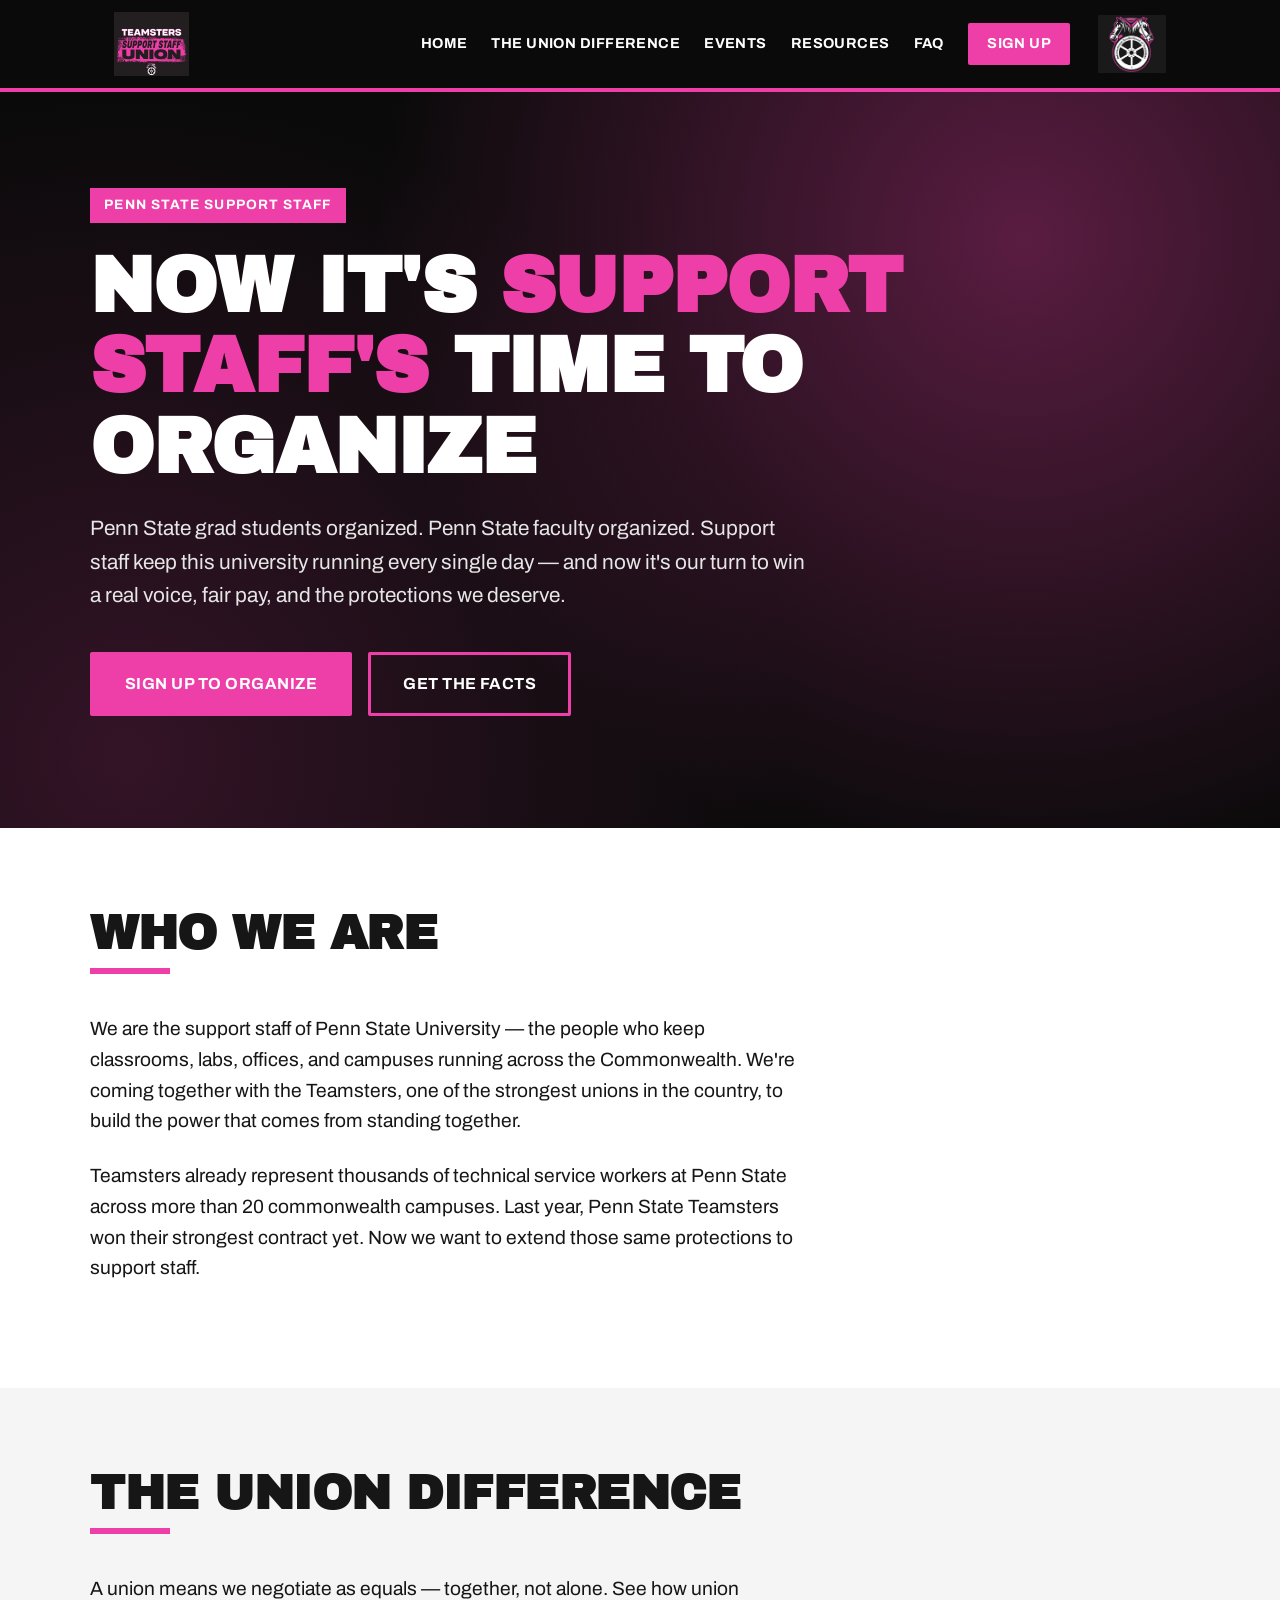
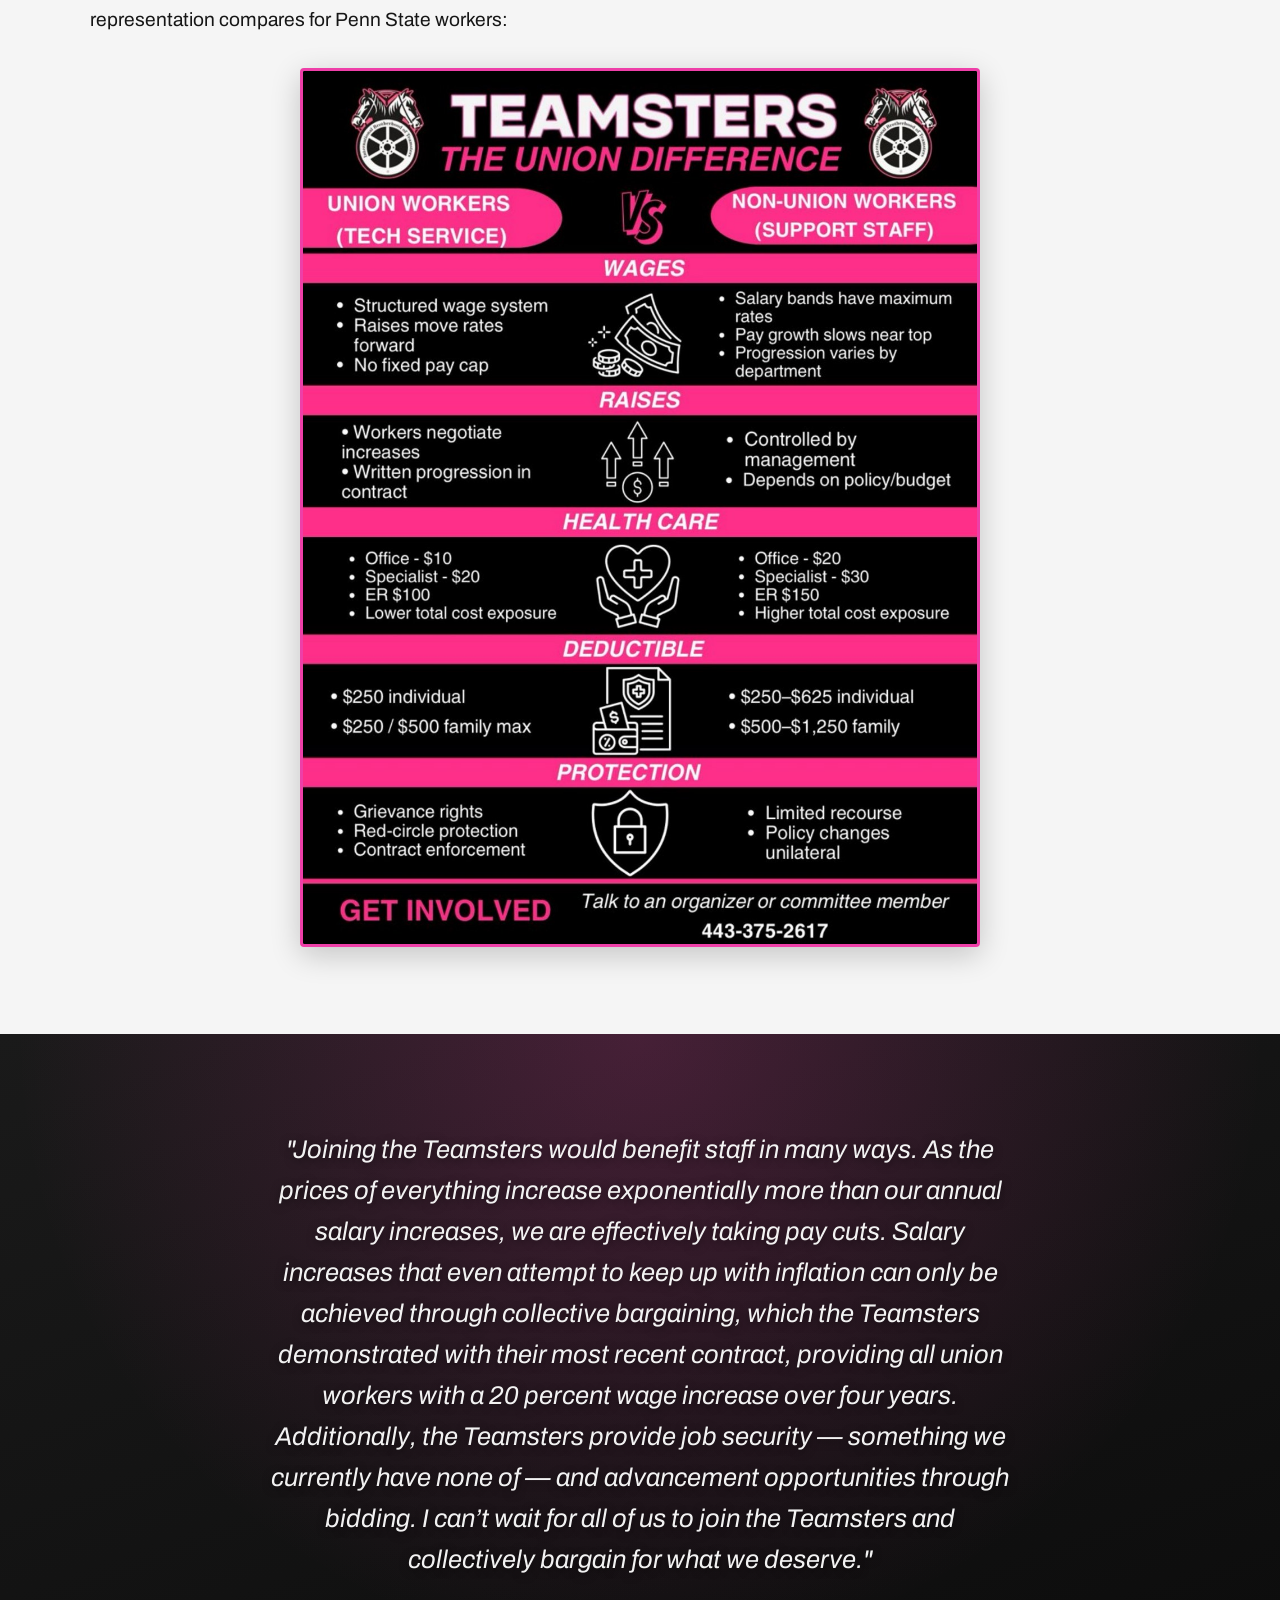
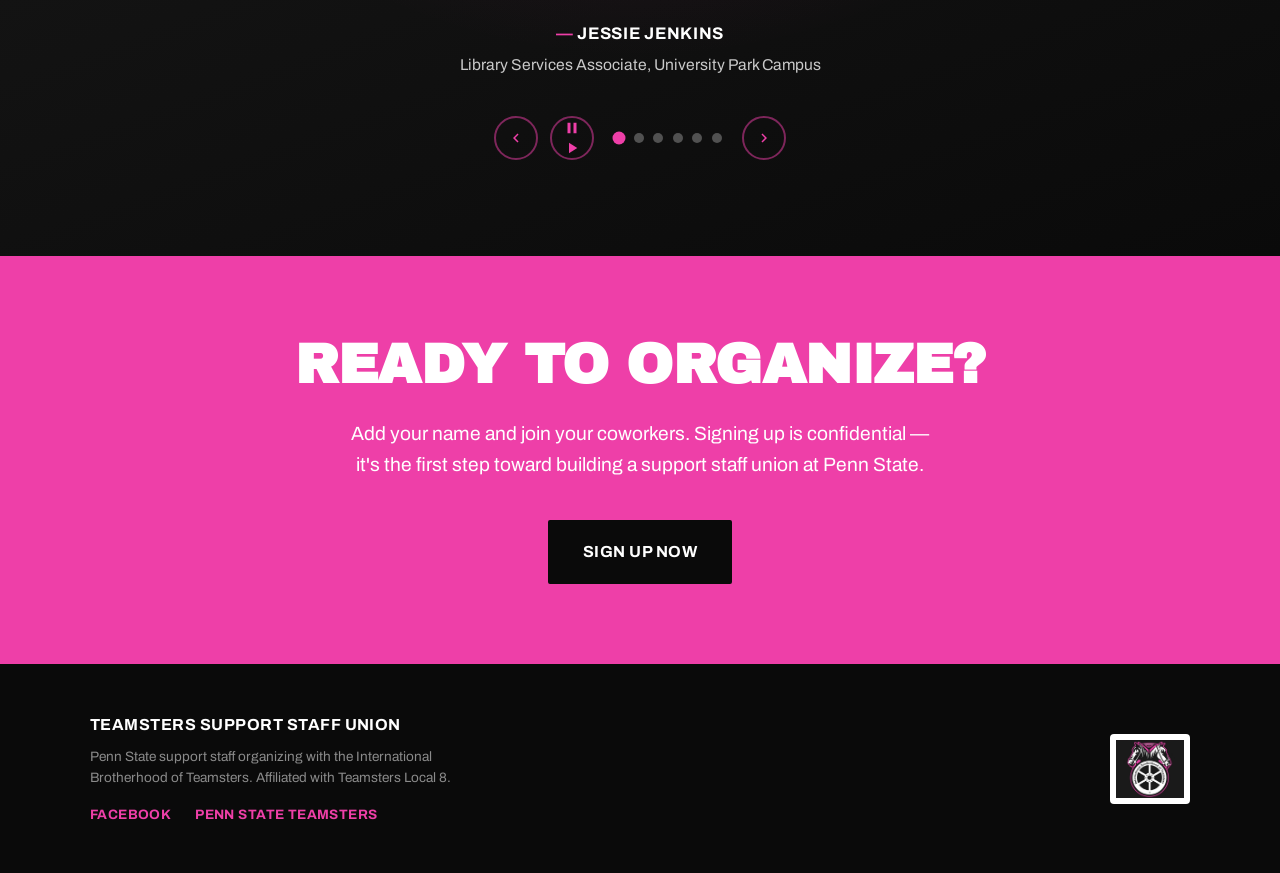
==== site/index.html @ db6623a5 "Update Quote Carousel; Added my own quote" ====
<!DOCTYPE html>
<html lang="en">
<head>
  <meta charset="UTF-8">
  <meta name="viewport" content="width=device-width, initial-scale=1.0">
  <title>Teamsters Support Staff Union — Penn State</title>
  <meta name="description" content="Penn State support staff are organizing with the Teamsters. Grad students and faculty organized. Now it's our time.">
  <link rel="stylesheet" href="style.css">
</head>
<body>

  <!-- Header -->
  <header class="site-header">
    <div class="header-inner">
      <a class="brand" href="index.html">
        <img src="images/tssu-logo.png" alt="Teamsters Support Staff Union">
      </a>
      <div class="header-right">
        <nav class="main-nav">
          <a href="index.html">Home</a>
          <a href="#why">The Union Difference</a>
          <a href="events.html">Events</a>
          <a href="resources.html">Resources</a>
          <a href="faq.html">FAQ</a>
          <a class="nav-cta" href="signup.html">Sign Up</a>
        </nav>
        <img class="ibt-seal" src="images/ibt-seal.png" alt="International Brotherhood of Teamsters">
      </div>
    </div>
  </header>

  <!-- Hero -->
  <section class="hero">
    <div class="hero-inner">
      <span class="eyebrow">Penn State Support Staff</span>
      <h1>Now It's <span class="pink">Support Staff's</span> Time to Organize</h1>
      <p>Penn State grad students organized. Penn State faculty organized. Support staff keep this university running every single day — and now it's our turn to win a real voice, fair pay, and the protections we deserve.</p>
      <div class="hero-actions">
        <a class="btn btn-primary" href="signup.html">Sign Up to Organize</a>
        <a class="btn btn-outline" href="faq.html">Get the Facts</a>
      </div>
    </div>
  </section>

  <!-- Who we are -->
  <section class="section" id="about">
    <div class="section-inner">
      <h2>Who We Are</h2>
      <p class="lead">We are the support staff of Penn State University — the people who keep classrooms, labs, offices, and campuses running across the Commonwealth. We're coming together with the Teamsters, one of the strongest unions in the country, to build the power that comes from standing together.</p>
      <p class="lead">Teamsters already represent thousands of technical service workers at Penn State across more than 20 commonwealth campuses. Last year, Penn State Teamsters won their strongest contract yet. Now we want to extend those same protections to support staff.</p>
    </div>
  </section>

  <!-- Why a union / the difference -->
  <section class="section alt" id="why">
    <div class="section-inner">
      <h2>The Union Difference</h2>
      <p class="lead">A union means we negotiate as equals &mdash; together, not alone. See how union representation compares for Penn State workers:</p>
      <div class="union-diff-graphic">
        <a href="images/union-difference.jpg" target="_blank" rel="noopener" title="Click to view full size">
          <img src="images/union-difference.jpg" alt="The Union Difference: a comparison of union (tech service) versus non-union (support staff) workers across wages, raises, health care, deductibles, and protection. Union workers have structured wage systems, negotiated raises, lower health-care costs, lower deductibles, and grievance rights. To get involved, talk to an organizer or committee member at 443-375-2617.">
        </a>
      </div>
    </div>
  </section>

  <!-- Member testimonials (rotating carousel) -->
  <section class="testimonial-section" aria-roledescription="carousel" aria-label="Quotes from coworkers">
    <div class="testimonial-carousel">
      <div class="tc-viewport" id="tc-viewport" aria-live="off">

        <!-- 1 — Jessie -->
        <figure class="testimonial tc-slide is-active">
          <blockquote>
            <p>"Joining the Teamsters would benefit staff in many ways. As the prices of everything increase exponentially more than our annual salary increases, we are effectively taking pay cuts. Salary increases that even attempt to keep up with inflation can only be achieved through collective bargaining, which the Teamsters demonstrated with their most recent contract, providing all union workers with a 20 percent wage increase over four years. Additionally, the Teamsters provide job security &mdash; something we currently have none of &mdash; and advancement opportunities through bidding. I can&rsquo;t wait for all of us to join the Teamsters and collectively bargain for what we deserve."</p>
          </blockquote>
          <figcaption class="attribution"><span class="pink-dash">&mdash;</span> Jessie Jenkins<span class="role">Library Services Associate, University Park Campus</span></figcaption>
        </figure>

        <!-- 2 — Lauren -->
        <figure class="testimonial tc-slide">
          <blockquote>
            <p>"During the Comp Mod and pandemic, my department merged with several others, leaving my coworkers and I with more and more duties. As HR finally made their Comp Mod decisions with vague job profiles and the loss of JRWs, we have been left overworked and underpaid. Appeals got nowhere.</p>
            <p>The mere chance at yearly salary increases depends on goals that we are told should have nothing to do with our regular duties, forcing us to do stressful additional projects that take away from our actual job, all just to try to keep up with inflation.</p>
            <p>As things are, I&rsquo;ve had little hope of ever owning a home or being able to support a family.</p>
            <p>Publicly available union contracts show similar jobs are paid better, even in areas with a lower cost of living. The Tech Service employees here at Penn State are doing well, with the contract that the Teamsters helped with.</p>
            <p>We need to be united to demand better treatment &mdash; to be able to collectively bargain for actual job security, fair pay based on defined duties, and dependable salary increases."</p>
          </blockquote>
          <figcaption class="attribution"><span class="pink-dash">&mdash;</span> Lauren Seiders<span class="role">Library Services Associate, University Park Campus</span></figcaption>
        </figure>

        <!-- 3 — Heather -->
        <figure class="testimonial tc-slide">
          <blockquote>
            <p>"I support the staff organizing movement to promote fair compensation."</p>
          </blockquote>
          <figcaption class="attribution"><span class="pink-dash">&mdash;</span> Heather Taylor<span class="role">Academic Program Coordinator, University Park Campus</span></figcaption>
        </figure>

        <!-- 4 — Zachary -->
        <figure class="testimonial tc-slide">
          <blockquote>
            <p>"The union is our only avenue of opportunity. Without it, our benefits and quality of life will continue to decline while they pat us on the back and tell us how valuable and critical we are to the mission. If we continue to wait for the &ldquo;right&rdquo; union to come along, we&rsquo;ll never see it. So come join the band and lend a hand. There&rsquo;s a power, there&rsquo;s a power in a band of working folk, when we stand hand-in-hand."</p>
          </blockquote>
          <figcaption class="attribution"><span class="pink-dash">&mdash;</span> Zachary McClure<span class="role">Penn State IT Support Specialist</span></figcaption>
        </figure>

        <!-- 5 — Jessie Sorensen -->
        <figure class="testimonial tc-slide">
          <blockquote>
            <p>"As someone who has worked at Penn State for almost 10 years, I&rsquo;ve seen many managers and leaders genuinely want to do right by their staff. The problem is that good intentions don&rsquo;t always lead to lasting change. Priorities shift, budgets change, leadership transitions, and the things that matter to employees end up taking a back seat.</p>
            <p>To me, that&rsquo;s one of the biggest reasons a union matters. Instead of relying on promises, we can put these protections in writing. That means clearer expectations around our job duties, so we&rsquo;re not constantly being asked to take on more work without compensation. It means job titles that actually reflect the work we do and a process for reviewing them when our responsibilities change. It means having a voice in conversations about pay, healthcare costs, and other workplace issues that affect our daily lives.</p>
            <p>At the end of the day, a union isn&rsquo;t about distrusting managers and leadership. It&rsquo;s about making sure the things we care about &mdash; fair compensation, reasonable workloads, good benefits, and respect in the workplace &mdash; are protected by a contract, not left up to chance."</p>
          </blockquote>
          <figcaption class="attribution"><span class="pink-dash">&mdash;</span> Jessie Sorensen<span class="role">Senior IT Support Specialist, University Park</span></figcaption>
        </figure>

        <!-- 6 — Justin Bloom -->
        <figure class="testimonial tc-slide">
          <blockquote>
            <p>"Support staff keep this university running, but at Penn State the reward for doing your job well is usually just more of it. Pay rarely matches the work we actually do, raises don&rsquo;t follow merit, and too often the people carrying the load are the ones who get overlooked while the system protects the status quo. We hear how &ldquo;essential&rdquo; we are &mdash; but words don&rsquo;t pay the bills, and they don&rsquo;t fix what&rsquo;s broken. A union is how we put fairness in writing: transparent pay, clear standards, and real accountability, so the work you do is what decides what you earn. That&rsquo;s worth standing together for."</p>
          </blockquote>
          <figcaption class="attribution"><span class="pink-dash">&mdash;</span> Justin Bloom<span class="role">Senior IT Support Specialist, University Park</span></figcaption>
        </figure>

      </div>

      <div class="tc-controls" id="tc-controls" hidden>
        <button class="tc-btn" id="tc-prev" type="button" aria-label="Previous quote">
          <svg viewBox="0 0 24 24" aria-hidden="true"><path d="M15.4 7.4 14 6l-6 6 6 6 1.4-1.4-4.6-4.6z"/></svg>
        </button>
        <button class="tc-btn" id="tc-toggle" type="button" aria-label="Pause automatic rotation">
          <svg id="tc-icon-pause" viewBox="0 0 24 24" aria-hidden="true"><path d="M6 5h4v14H6zM14 5h4v14h-4z"/></svg>
          <svg id="tc-icon-play" viewBox="0 0 24 24" aria-hidden="true" hidden><path d="M8 5v14l11-7z"/></svg>
        </button>
        <div class="tc-dots" id="tc-dots" role="tablist" aria-label="Choose a quote"></div>
        <button class="tc-btn" id="tc-next" type="button" aria-label="Next quote">
          <svg viewBox="0 0 24 24" aria-hidden="true"><path d="M8.6 16.6 10 18l6-6-6-6-1.4 1.4 4.6 4.6z"/></svg>
        </button>
      </div>
    </div>
  </section>

  <!-- Sign up CTA -->
  <section class="cta-band" id="signup">
    <h2>Ready to Organize?</h2>
    <p>Add your name and join your coworkers. Signing up is confidential — it's the first step toward building a support staff union at Penn State.</p>
    <a class="btn btn-primary" href="signup.html" id="signup-link">Sign Up Now</a>
  </section>

  <!-- Footer -->
  <footer class="site-footer">
    <div class="footer-inner">
      <div>
        <p style="color:#fff; font-weight:700; text-transform:uppercase; letter-spacing:0.03em; margin-bottom:0.5rem;">Teamsters Support Staff Union</p>
        <p class="footer-note">Penn State support staff organizing with the International Brotherhood of Teamsters. Affiliated with Teamsters Local 8.</p>
        <div class="footer-links">
          <a href="https://facebook.com/PSUTSSU" target="_blank" rel="noopener">Facebook</a>
          <a href="https://pennstateteamsters.com" target="_blank" rel="noopener">Penn State Teamsters</a>
        </div>
      </div>
      <img class="footer-seal" src="images/ibt-seal.png" alt="International Brotherhood of Teamsters">
    </div>
  </footer>

  <!-- Testimonial carousel -->
  <script>
  (function () {
    var root = document.querySelector('.testimonial-section');
    if (!root) return;
    var viewport = root.querySelector('#tc-viewport');
    var carousel = root.querySelector('.testimonial-carousel');
    var slides = Array.prototype.slice.call(root.querySelectorAll('.tc-slide'));
    var controls = root.querySelector('#tc-controls');
    var index = 0;

    // size the panel to the active quote
    function fit() { viewport.style.height = slides[index].offsetHeight + 'px'; }

    // per-quote dwell time: long quotes linger, short ones don't overstay
    function dwellFor(slide) {
      var words = (slide.textContent.trim().match(/\S+/g) || []).length;
      return Math.min(18000, Math.max(7000, 4000 + words * 220));
    }

    // upgrade from the no-JS stacked fallback into the fading carousel
    carousel.classList.add('tc-ready');
    fit();
    window.addEventListener('resize', fit);
    if (document.fonts && document.fonts.ready) document.fonts.ready.then(fit);

    if (slides.length < 2) return;            // single quote => static, no controls
    controls.hidden = false;

    var dotsWrap = root.querySelector('#tc-dots');
    var prev = root.querySelector('#tc-prev');
    var next = root.querySelector('#tc-next');
    var toggle = root.querySelector('#tc-toggle');
    var iconPlay = root.querySelector('#tc-icon-play');
    var iconPause = root.querySelector('#tc-icon-pause');

    var timer = null;
    var reduceMotion = window.matchMedia('(prefers-reduced-motion: reduce)').matches;
    var playing = !reduceMotion;

    slides.forEach(function (_, i) {
      var dot = document.createElement('button');
      dot.className = 'tc-dot';
      dot.type = 'button';
      dot.setAttribute('role', 'tab');
      dot.setAttribute('aria-label', 'Quote ' + (i + 1) + ' of ' + slides.length);
      dot.addEventListener('click', function () { goTo(i); restart(); });
      dotsWrap.appendChild(dot);
    });
    var dots = Array.prototype.slice.call(dotsWrap.children);

    function render() {
      slides.forEach(function (s, i) { s.classList.toggle('is-active', i === index); });
      dots.forEach(function (d, i) { d.setAttribute('aria-current', String(i === index)); });
      fit();
    }
    function goTo(i) { index = (i + slides.length) % slides.length; render(); }

    function schedule() {
      clearTimeout(timer);
      if (!playing) return;
      timer = setTimeout(function () { goTo(index + 1); schedule(); }, dwellFor(slides[index]));
    }
    function start() {
      playing = true;
      viewport.setAttribute('aria-live', 'off');   // don't narrate auto-rotation
      schedule();
      iconPlay.hidden = true; iconPause.hidden = false;
      toggle.setAttribute('aria-label', 'Pause automatic rotation');
    }
    function stop() {
      playing = false;
      clearTimeout(timer); timer = null;
      viewport.setAttribute('aria-live', 'polite'); // announce manual changes
      iconPlay.hidden = false; iconPause.hidden = true;
      toggle.setAttribute('aria-label', 'Start automatic rotation');
    }
    function restart() { if (playing) schedule(); }

    prev.addEventListener('click', function () { goTo(index - 1); restart(); });
    next.addEventListener('click', function () { goTo(index + 1); restart(); });
    toggle.addEventListener('click', function () { playing ? stop() : start(); });
    root.addEventListener('mouseenter', function () { clearTimeout(timer); timer = null; });
    root.addEventListener('mouseleave', function () { if (playing) schedule(); });
    root.addEventListener('focusin', function () { clearTimeout(timer); timer = null; });
    root.addEventListener('focusout', function () { if (playing) schedule(); });

    render();
    playing ? start() : stop();
  })();
  </script>

</body>
</html>
---- site/style.css ----
/* ===========================================================
   Teamsters Support Staff Union — shared styles
   Brand: black (#0a0a0a), hot pink (#EE3FA8), white
   =========================================================== */

@import url('https://fonts.googleapis.com/css2?family=Archivo:wght@400;600;700&family=Archivo+Black&display=swap');

:root {
  --pink: #EE3FA8;
  --pink-dark: #c92b8a;
  --black: #0a0a0a;
  --ink: #161616;
  --white: #ffffff;
  --gray: #6b6b6b;
  --light: #f5f5f5;
  --max: 1100px;
}

* { margin: 0; padding: 0; box-sizing: border-box; }

html { scroll-behavior: smooth; }

body {
  font-family: 'Archivo', sans-serif;
  color: var(--ink);
  background: var(--white);
  line-height: 1.6;
  -webkit-font-smoothing: antialiased;
}

h1, h2, h3 {
  font-family: 'Archivo Black', 'Archivo', sans-serif;
  line-height: 1.05;
  letter-spacing: -0.01em;
  text-transform: uppercase;
}

a { color: var(--pink-dark); }

/* ---------- Header ---------- */
.site-header {
  background: var(--black);
  border-bottom: 4px solid var(--pink);
  position: sticky;
  top: 0;
  z-index: 100;
}
.header-inner {
  max-width: var(--max);
  margin: 0 auto;
  padding: 0.75rem 1.5rem;
  display: flex;
  align-items: center;
  justify-content: space-between;
  gap: 1rem;
}
.brand img { height: 64px; width: auto; display: block; }
.header-right { display: flex; align-items: center; gap: 1.75rem; }
.main-nav { display: flex; gap: 1.5rem; align-items: center; }
.main-nav a {
  color: var(--white);
  text-decoration: none;
  font-weight: 700;
  text-transform: uppercase;
  font-size: 0.9rem;
  letter-spacing: 0.03em;
  transition: color 0.15s;
}
.main-nav a:hover { color: var(--pink); }
.nav-cta {
  background: var(--pink);
  color: var(--white) !important;
  padding: 0.6rem 1.2rem;
  border-radius: 2px;
  transition: background 0.15s;
}
.nav-cta:hover { background: var(--white); color: var(--black) !important; }
.ibt-seal { height: 58px; width: auto; display: block; }

/* ---------- Hero ---------- */
.hero {
  position: relative;
  background: var(--black);
  color: var(--white);
  overflow: hidden;
  padding: 6rem 1.5rem 7rem;
}
.hero::before {
  content: "";
  position: absolute;
  inset: 0;
  background:
    radial-gradient(circle at 80% 20%, rgba(238,63,168,0.35), transparent 55%),
    radial-gradient(circle at 10% 90%, rgba(238,63,168,0.18), transparent 50%);
  z-index: 0;
}
.hero-inner {
  max-width: var(--max);
  margin: 0 auto;
  position: relative;
  z-index: 1;
}
.hero .eyebrow {
  display: inline-block;
  background: var(--pink);
  color: var(--white);
  font-weight: 700;
  text-transform: uppercase;
  letter-spacing: 0.08em;
  font-size: 0.85rem;
  padding: 0.4rem 0.9rem;
  margin-bottom: 1.5rem;
}
.hero h1 {
  font-size: clamp(2.6rem, 6vw, 5rem);
  max-width: 16ch;
  margin-bottom: 1.5rem;
}
.hero h1 .pink { color: var(--pink); }
.hero p {
  font-size: clamp(1.05rem, 2vw, 1.3rem);
  max-width: 60ch;
  margin-bottom: 1.25rem;
  color: #e6e6e6;
}
.hero-actions { margin-top: 2.5rem; display: flex; gap: 1rem; flex-wrap: wrap; }

/* ---------- Buttons ---------- */
.btn {
  display: inline-block;
  font-family: 'Archivo', sans-serif;
  font-weight: 700;
  text-transform: uppercase;
  letter-spacing: 0.03em;
  text-decoration: none;
  padding: 1rem 2rem;
  border-radius: 2px;
  font-size: 1rem;
  transition: transform 0.1s, background 0.15s, color 0.15s;
  border: 3px solid var(--pink);
}
.btn-primary { background: var(--pink); color: var(--white); }
.btn-primary:hover { background: var(--pink-dark); border-color: var(--pink-dark); transform: translateY(-2px); }
.btn-outline { background: transparent; color: var(--white); }
.btn-outline:hover { background: var(--white); color: var(--black); border-color: var(--white); }

/* ---------- Sections ---------- */
.section { padding: 5rem 1.5rem; }
.section-inner { max-width: var(--max); margin: 0 auto; }
.section h2 {
  font-size: clamp(2rem, 4vw, 3rem);
  margin-bottom: 2.5rem;
  position: relative;
  padding-bottom: 1rem;
}
.section h2::after {
  content: "";
  position: absolute;
  left: 0; bottom: 0;
  width: 80px; height: 6px;
  background: var(--pink);
}
.section.alt { background: var(--light); }
.lead { font-size: 1.2rem; max-width: 65ch; margin-bottom: 1.5rem; }

/* ---------- Card grid ---------- */
.cards {
  display: grid;
  grid-template-columns: repeat(auto-fit, minmax(260px, 1fr));
  gap: 1.5rem;
  margin-top: 2rem;
}
.card {
  background: var(--white);
  border: 2px solid #e3e3e3;
  border-top: 6px solid var(--pink);
  padding: 2rem 1.75rem;
  border-radius: 2px;
}
.section.alt .card { background: var(--white); }

/* ---------- Union difference infographic ---------- */
.union-diff-graphic {
  text-align: center;
  margin-top: 2rem;
}
.union-diff-graphic img {
  max-width: 680px;
  width: 100%;
  height: auto;
  border: 3px solid var(--pink);
  border-radius: 4px;
  box-shadow: 0 8px 30px rgba(0,0,0,0.2);
}
.union-diff-graphic a { display: inline-block; }
.card h3 { font-size: 1.25rem; margin-bottom: 0.75rem; }
.card p { color: #444; font-size: 1rem; }

/* ---------- CTA band ---------- */
.cta-band {
  background: var(--pink);
  color: var(--white);
  text-align: center;
  padding: 5rem 1.5rem;
}
.cta-band h2 { font-size: clamp(2rem, 5vw, 3.5rem); margin-bottom: 1.5rem; }
.cta-band h2::after { display: none; }
.cta-band p { font-size: 1.2rem; max-width: 55ch; margin: 0 auto 2.5rem; }
.cta-band .btn-primary { background: var(--black); border-color: var(--black); }
.cta-band .btn-primary:hover { background: var(--white); color: var(--black); border-color: var(--white); }

/* ---------- Footer ---------- */
.site-footer {
  background: var(--black);
  color: #cfcfcf;
  padding: 3rem 1.5rem;
}
.footer-inner {
  max-width: var(--max);
  margin: 0 auto;
  display: flex;
  justify-content: space-between;
  align-items: center;
  gap: 2rem;
  flex-wrap: wrap;
}
.footer-inner a { color: var(--pink); text-decoration: none; }
.footer-inner a:hover { text-decoration: underline; }
.footer-seal { height: 70px; width: auto; background: #fff; padding: 6px; border-radius: 4px; }
.footer-note { font-size: 0.85rem; color: #8a8a8a; max-width: 50ch; }
.footer-links {
  display: flex;
  gap: 1.5rem;
  margin-top: 0.9rem;
  flex-wrap: wrap;
}
.footer-links a {
  color: var(--pink);
  text-decoration: none;
  font-weight: 700;
  text-transform: uppercase;
  font-size: 0.85rem;
  letter-spacing: 0.03em;
}
.footer-links a:hover { color: #fff; text-decoration: underline; }

/* ---------- FAQ ---------- */
.faq-item {
  border-bottom: 2px solid #e3e3e3;
  padding: 1.5rem 0;
}
.faq-item h3 {
  font-size: 1.2rem;
  margin-bottom: 0.75rem;
  color: var(--black);
  text-transform: none;
  font-family: 'Archivo', sans-serif;
  font-weight: 700;
  letter-spacing: 0;
}
.faq-item p { color: #444; }

/* ---------- Resource list ---------- */
.resource-list {
  list-style: none;
  margin-top: 2rem;
}
.resource-list li {
  border-bottom: 2px solid #e3e3e3;
  border-left: 6px solid var(--pink);
  padding: 1.25rem 1.5rem;
  margin-bottom: 1rem;
  background: var(--light);
  border-radius: 2px;
}
.resource-list a {
  font-size: 1.2rem;
  font-weight: 700;
  color: var(--black);
  text-decoration: none;
  display: inline-block;
}
.resource-list a:hover { color: var(--pink-dark); text-decoration: underline; }
.resource-list .resource-note {
  display: block;
  color: var(--gray);
  font-size: 0.98rem;
  margin-top: 0.4rem;
}

/* ---------- Testimonial / pull-quote ---------- */
.testimonial-section {
  background:
    radial-gradient(circle at 50% 0%, rgba(238,63,168,0.22), transparent 60%),
    linear-gradient(160deg, #1a1a1a 0%, #0a0a0a 100%);
  color: #fff;
  padding: 6rem 1.5rem;
}
.testimonial {
  max-width: 760px;
  margin: 0 auto;
  text-align: center;
}
.testimonial blockquote {
  font-size: clamp(1.2rem, 2.3vw, 1.6rem);
  line-height: 1.6;
  font-style: italic;
  font-weight: 400;
  color: #f2f2f2;
  border: none;
  margin: 0 0 2.5rem 0;
  padding: 0;
  text-shadow: 0 2px 8px rgba(0,0,0,0.5);
}
/* spacing between paragraphs within a single quote (e.g. Lauren's) */
.testimonial blockquote p { margin: 0 0 1em 0; }
.testimonial blockquote p:last-child { margin-bottom: 0; }
.testimonial .attribution {
  font-weight: 700;
  text-transform: uppercase;
  letter-spacing: 0.04em;
  color: #fff;
  font-size: 1.05rem;
}
.testimonial .attribution .pink-dash { color: var(--pink); }
.testimonial .attribution .role {
  display: block;
  font-weight: 400;
  text-transform: none;
  letter-spacing: 0;
  color: #c9c9c9;
  font-size: 0.98rem;
  margin-top: 0.4rem;
  line-height: 1.4;
}

/* ---------- Testimonial carousel (rotating quotes) ---------- */
.testimonial-carousel {
  position: relative;
  max-width: 760px;
  margin: 0 auto;
}
.tc-viewport {
  position: relative;
  transition: height 0.45s ease;
}
/* No-JS / pre-init fallback: all quotes shown stacked and readable */
.tc-slide { position: relative; }
.tc-slide + .tc-slide { margin-top: 2.5rem; }
/* Once the script initializes, become a fading single-quote carousel */
.tc-ready .tc-slide {
  position: absolute;
  top: 0;
  left: 0;
  width: 100%;
  margin-top: 0;
  opacity: 0;
  transform: translateY(10px);
  transition: opacity 0.5s ease, transform 0.5s ease;
  pointer-events: none;
}
.tc-ready .tc-slide.is-active {
  opacity: 1;
  transform: none;
  pointer-events: auto;
}
.tc-controls {
  display: flex;
  align-items: center;
  justify-content: center;
  gap: 0.75rem;
  margin-top: 2.5rem;
}
.tc-controls[hidden] { display: none; }
.tc-btn {
  width: 44px;
  height: 44px;
  border-radius: 50%;
  border: 2px solid rgba(238,63,168,0.5);
  background: transparent;
  color: var(--pink);
  cursor: pointer;
  display: grid;
  place-items: center;
  transition: background 0.15s, border-color 0.15s;
}
.tc-btn:hover { background: rgba(238,63,168,0.15); border-color: var(--pink); }
.tc-btn:focus-visible { outline: 3px solid #fff; outline-offset: 2px; }
.tc-btn svg { width: 18px; height: 18px; fill: currentColor; }
.tc-dots { display: flex; gap: 0.6rem; margin: 0 0.5rem; }
.tc-dot {
  width: 10px;
  height: 10px;
  border-radius: 50%;
  border: none;
  padding: 0;
  cursor: pointer;
  background: rgba(255,255,255,0.28);
  transition: background 0.15s, transform 0.15s;
}
.tc-dot[aria-current="true"] { background: var(--pink); transform: scale(1.3); }
.tc-dot:focus-visible { outline: 3px solid #fff; outline-offset: 3px; }
@media (prefers-reduced-motion: reduce) {
  .tc-ready .tc-slide { transition: opacity 0.001s; transform: none; }
  .tc-viewport { transition: none; }
}

.page-hero {
  background: var(--black);
  color: var(--white);
  padding: 4rem 1.5rem;
  border-bottom: 4px solid var(--pink);
}
.page-hero-inner { max-width: var(--max); margin: 0 auto; }
.page-hero h1 { font-size: clamp(2.2rem, 5vw, 3.5rem); }
.page-hero .pink { color: var(--pink); }

/* ---------- Calendar embed ---------- */
.calendar-wrap {
  margin-top: 2rem;
  border: 2px solid #e3e3e3;
  border-top: 6px solid var(--pink);
  border-radius: 2px;
  overflow: hidden;
  background: #fff;
}
.calendar-wrap iframe { display: block; }

/* ---------- Featured event flyer ---------- */
.featured-event {
  text-align: center;
  margin-bottom: 3rem;
}
.featured-event img {
  max-width: 460px;
  width: 100%;
  height: auto;
  border: 3px solid var(--pink);
  border-radius: 4px;
  box-shadow: 0 8px 30px rgba(0,0,0,0.25);
}
.featured-event .featured-label {
  display: inline-block;
  background: var(--pink);
  color: #fff;
  font-weight: 700;
  text-transform: uppercase;
  letter-spacing: 0.08em;
  font-size: 0.85rem;
  padding: 0.4rem 0.9rem;
  margin-bottom: 1.5rem;
}

/* ---------- Past events ---------- */
.past-event { margin-bottom: 3.5rem; }
.past-event h3 {
  font-size: 1.5rem;
  margin-bottom: 0.25rem;
}
.past-event .event-date {
  color: var(--pink-dark);
  font-weight: 700;
  text-transform: uppercase;
  letter-spacing: 0.03em;
  font-size: 0.9rem;
  margin-bottom: 0.75rem;
}
.past-event .event-desc { color: #444; margin-bottom: 1.5rem; max-width: 65ch; }
.photo-grid {
  display: grid;
  grid-template-columns: repeat(auto-fill, minmax(200px, 1fr));
  gap: 0.75rem;
}
.photo-grid img {
  width: 100%;
  height: 200px;
  object-fit: cover;
  border-radius: 3px;
  cursor: pointer;
  transition: transform 0.15s, box-shadow 0.15s;
  border: 2px solid #e3e3e3;
}
.photo-grid img:hover {
  transform: scale(1.02);
  box-shadow: 0 6px 18px rgba(0,0,0,0.2);
  border-color: var(--pink);
}
/* Lightbox */
.lightbox {
  display: none;
  position: fixed;
  inset: 0;
  background: rgba(0,0,0,0.92);
  z-index: 1000;
  cursor: zoom-out;
  align-items: center;
  justify-content: center;
}
.lightbox.open { display: flex; }
.lightbox img {
  max-width: 92vw;
  max-height: 92vh;
  border-radius: 4px;
  box-shadow: 0 0 40px rgba(238,63,168,0.4);
}
.lightbox .lightbox-close {
  position: absolute;
  top: 1.25rem;
  right: 1.75rem;
  color: #fff;
  font-size: 2.5rem;
  font-weight: 700;
  cursor: pointer;
  line-height: 1;
}

/* ---------- Responsive ---------- */
@media (max-width: 720px) {
  .header-inner { flex-wrap: wrap; }
  .main-nav { gap: 1rem; font-size: 0.8rem; }
  .ibt-seal { height: 46px; }
  .brand img { height: 48px; }
  .header-right { gap: 1rem; }
  .hero { padding: 4rem 1.5rem 5rem; }
}
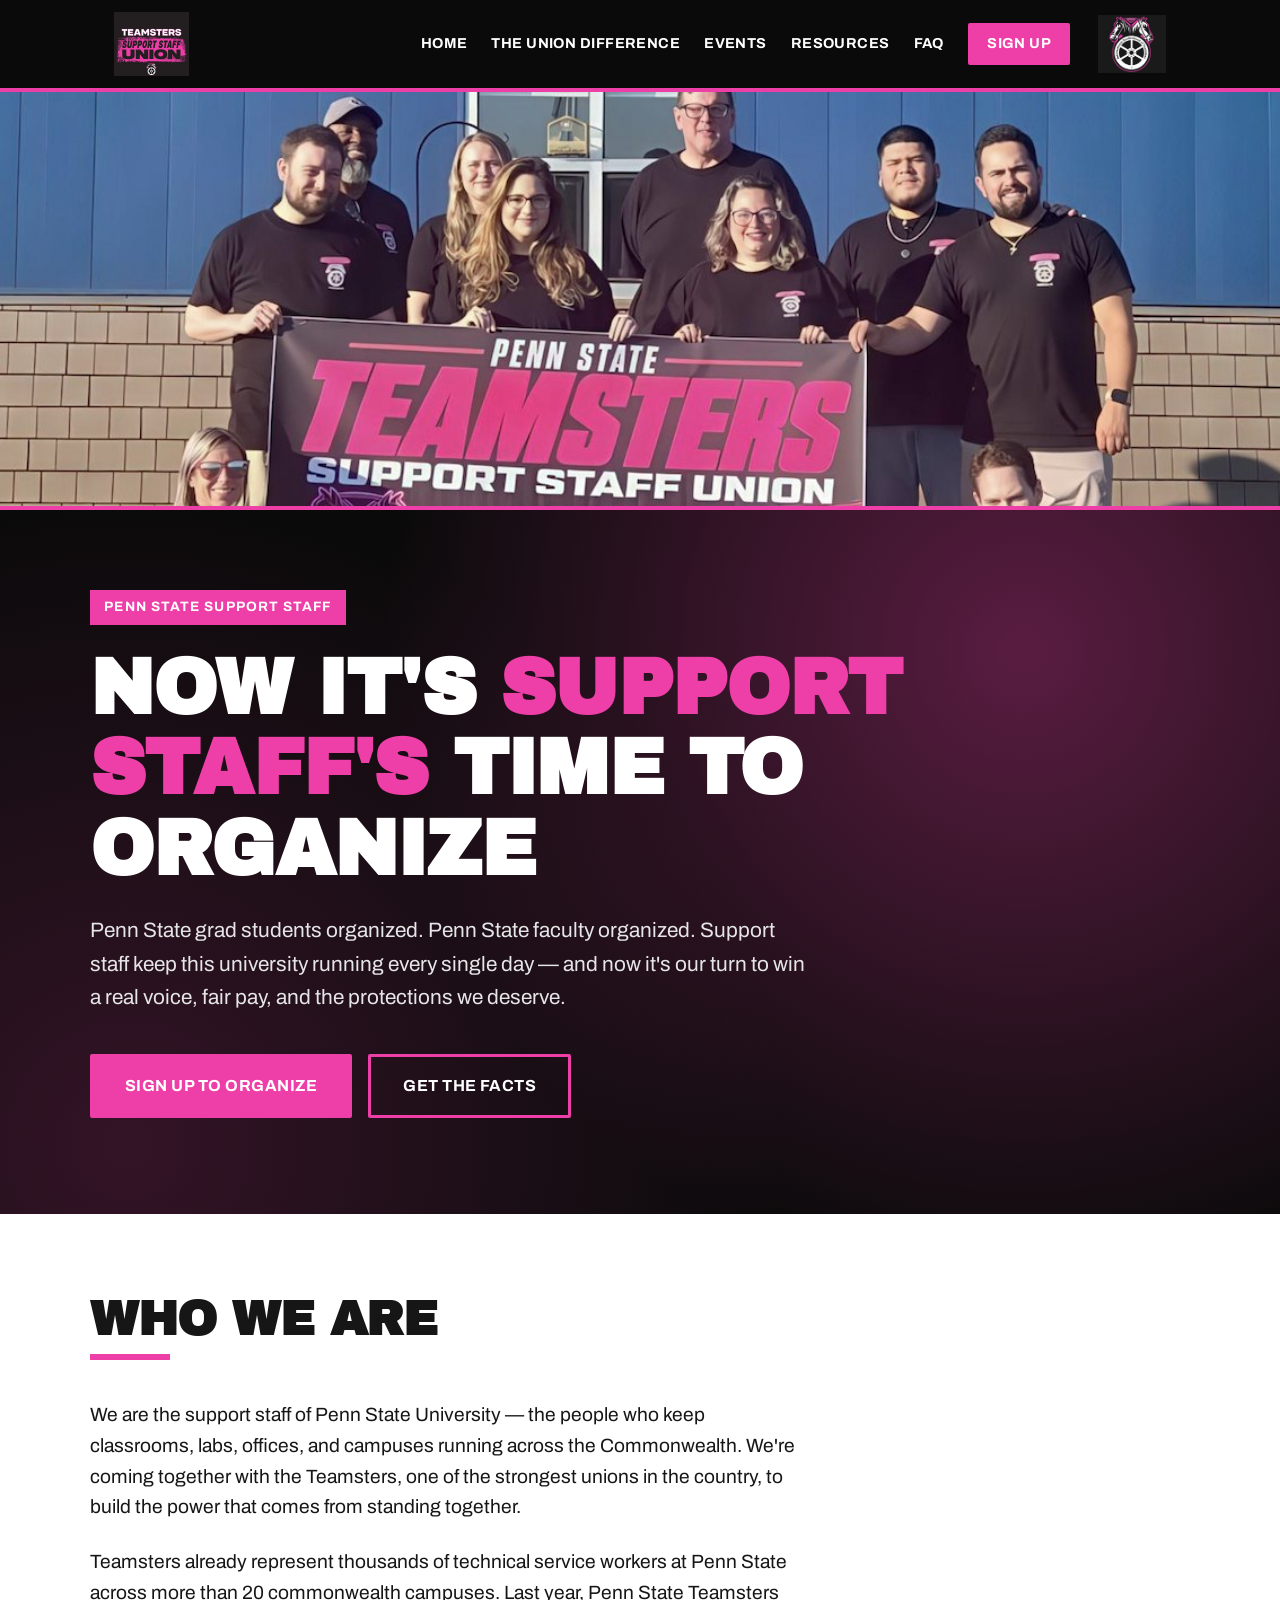
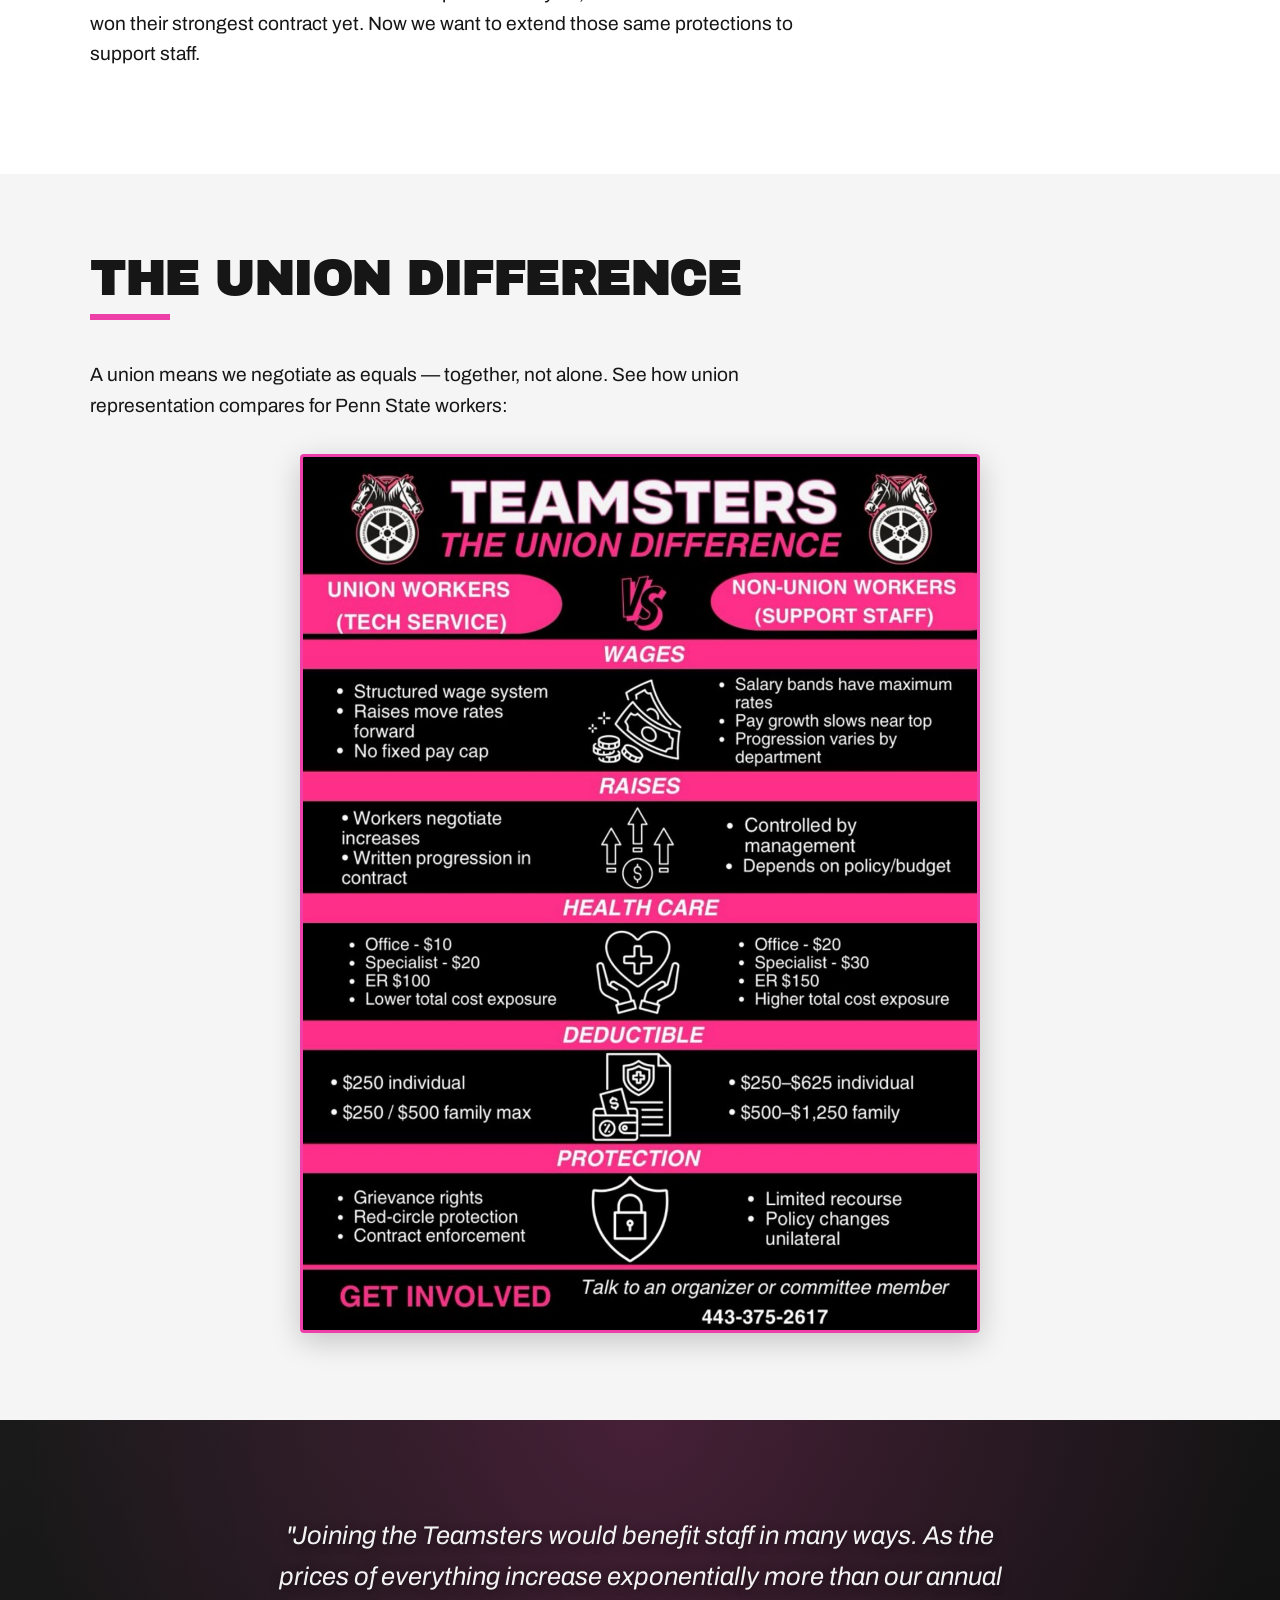
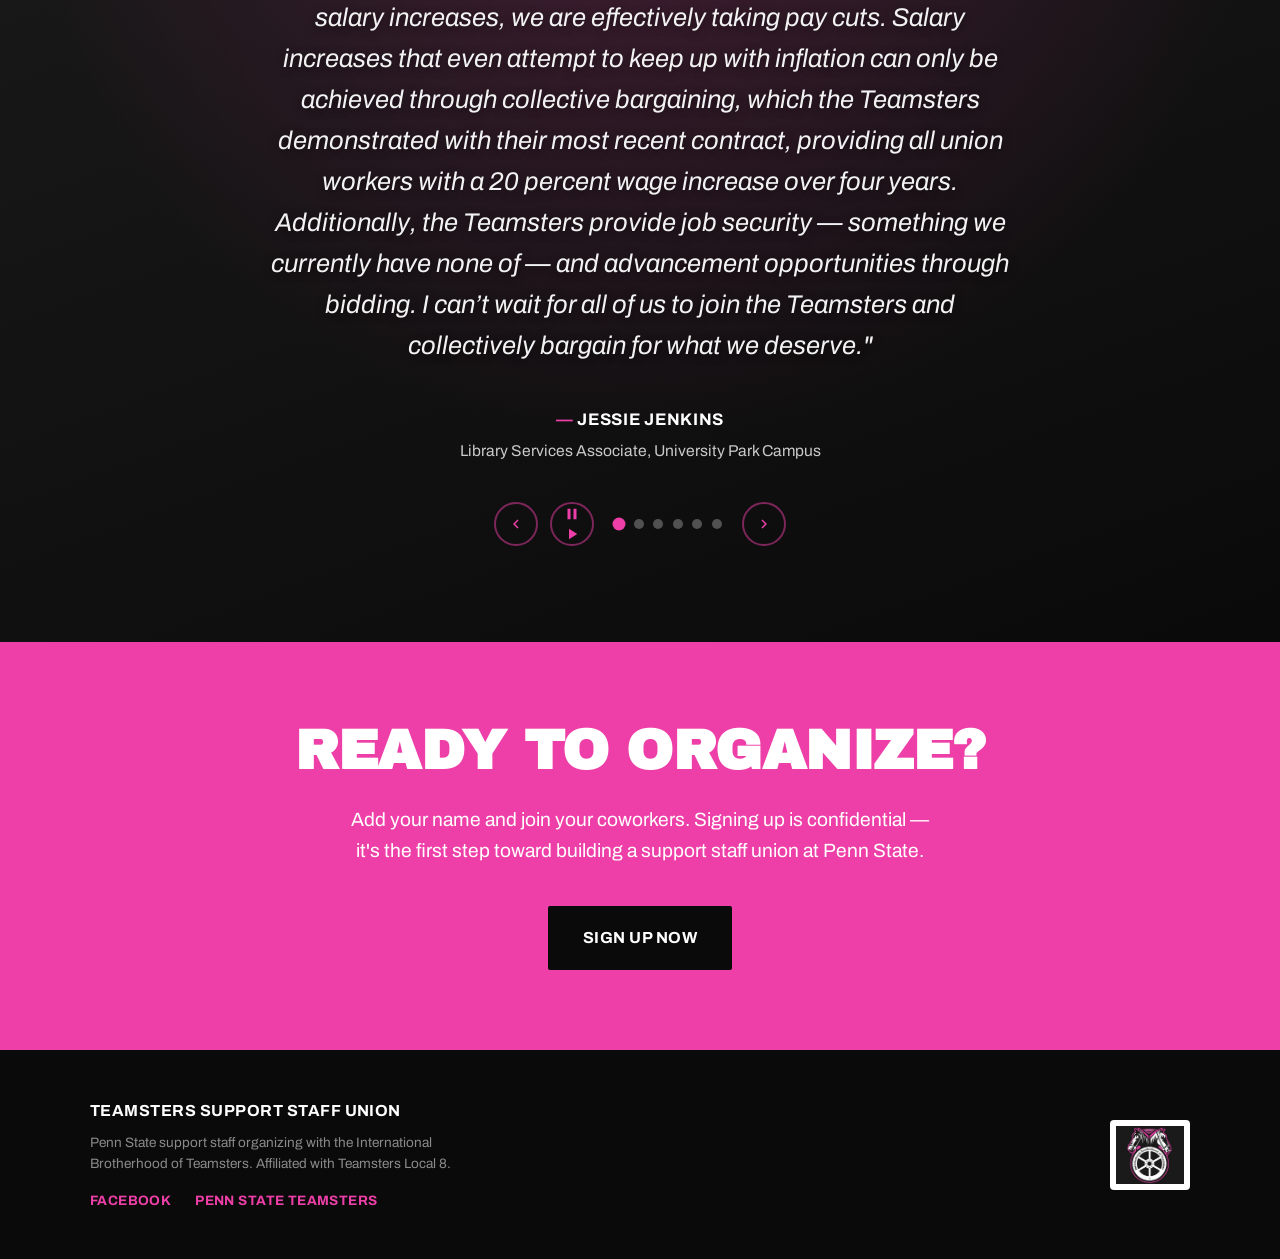
==== commit 0e788b7e: "Homepage: photo banner above hero, text on solid background" ====
--- a/site/index.html
+++ b/site/index.html
@@ -29,6 +29,11 @@
     </div>
   </header>
 
+  <!-- Photo banner -->
+  <section class="hero-banner">
+    <img src="images/hero-banner.jpg" alt="Penn State support staff standing together holding a Teamsters Support Staff Union banner that reads TSSU.INFO — We Are Not Getting Left Behind.">
+  </section>
+
   <!-- Hero -->
   <section class="hero">
     <div class="hero-inner">
@@ -80,11 +85,7 @@
         <!-- 2 — Lauren -->
         <figure class="testimonial tc-slide">
           <blockquote>
-            <p>"During the Comp Mod and pandemic, my department merged with several others, leaving my coworkers and I with more and more duties. As HR finally made their Comp Mod decisions with vague job profiles and the loss of JRWs, we have been left overworked and underpaid. Appeals got nowhere.</p>
-            <p>The mere chance at yearly salary increases depends on goals that we are told should have nothing to do with our regular duties, forcing us to do stressful additional projects that take away from our actual job, all just to try to keep up with inflation.</p>
-            <p>As things are, I&rsquo;ve had little hope of ever owning a home or being able to support a family.</p>
-            <p>Publicly available union contracts show similar jobs are paid better, even in areas with a lower cost of living. The Tech Service employees here at Penn State are doing well, with the contract that the Teamsters helped with.</p>
-            <p>We need to be united to demand better treatment &mdash; to be able to collectively bargain for actual job security, fair pay based on defined duties, and dependable salary increases."</p>
+            <p>"HR made their Comp Mod decisions, leaving us overworked and underpaid. We need to be united to demand better: to collectively bargain for actual job security, fair pay based on defined duties, and dependable salary increases."</p>
           </blockquote>
           <figcaption class="attribution"><span class="pink-dash">&mdash;</span> Lauren Seiders<span class="role">Library Services Associate, University Park Campus</span></figcaption>
         </figure>
@@ -100,9 +101,9 @@
         <!-- 4 — Zachary -->
         <figure class="testimonial tc-slide">
           <blockquote>
-            <p>"The union is our only avenue of opportunity. Without it, our benefits and quality of life will continue to decline while they pat us on the back and tell us how valuable and critical we are to the mission. If we continue to wait for the &ldquo;right&rdquo; union to come along, we&rsquo;ll never see it. So come join the band and lend a hand. There&rsquo;s a power, there&rsquo;s a power in a band of working folk, when we stand hand-in-hand."</p>
-          </blockquote>
-          <figcaption class="attribution"><span class="pink-dash">&mdash;</span> Zachary McClure<span class="role">Penn State IT Support Specialist</span></figcaption>
+            <p>"It&rsquo;s time for us to come together and form a union that fights for our needs shaped by our collective voice. We are being squeezed out of our positions through attrition and not being replaced. We are taking on the extra load of former coworkers without due compensation or promotion. We are witnessing benefits that have lasted decades vanish little by little. We need a union to halt and reverse course. We make the gears turn. We are Penn State."</p>
+          </blockquote>
+          <figcaption class="attribution"><span class="pink-dash">&mdash;</span> Zachary McClure<span class="role">Intermediate IT Support Specialist, University Park</span></figcaption>
         </figure>
 
         <!-- 5 — Jessie Sorensen -->
--- a/site/style.css
+++ b/site/style.css
@@ -78,21 +78,32 @@
 .ibt-seal { height: 58px; width: auto; display: block; }
 
 /* ---------- Hero ---------- */
+.hero-banner {
+  background: var(--black);
+  border-bottom: 4px solid var(--pink);
+}
+.hero-banner img {
+  display: block;
+  width: 100%;
+  height: clamp(300px, 46vh, 500px);
+  object-fit: cover;
+  object-position: center 26%;
+}
 .hero {
   position: relative;
   background: var(--black);
   color: var(--white);
   overflow: hidden;
-  padding: 6rem 1.5rem 7rem;
+  padding: 5rem 1.5rem 6rem;
 }
 .hero::before {
   content: "";
   position: absolute;
   inset: 0;
+  z-index: 0;
   background:
     radial-gradient(circle at 80% 20%, rgba(238,63,168,0.35), transparent 55%),
     radial-gradient(circle at 10% 90%, rgba(238,63,168,0.18), transparent 50%);
-  z-index: 0;
 }
 .hero-inner {
   max-width: var(--max);
@@ -522,4 +533,5 @@
   .brand img { height: 48px; }
   .header-right { gap: 1rem; }
   .hero { padding: 4rem 1.5rem 5rem; }
-}
+  .hero-banner img { height: clamp(220px, 42vh, 380px); }
+}
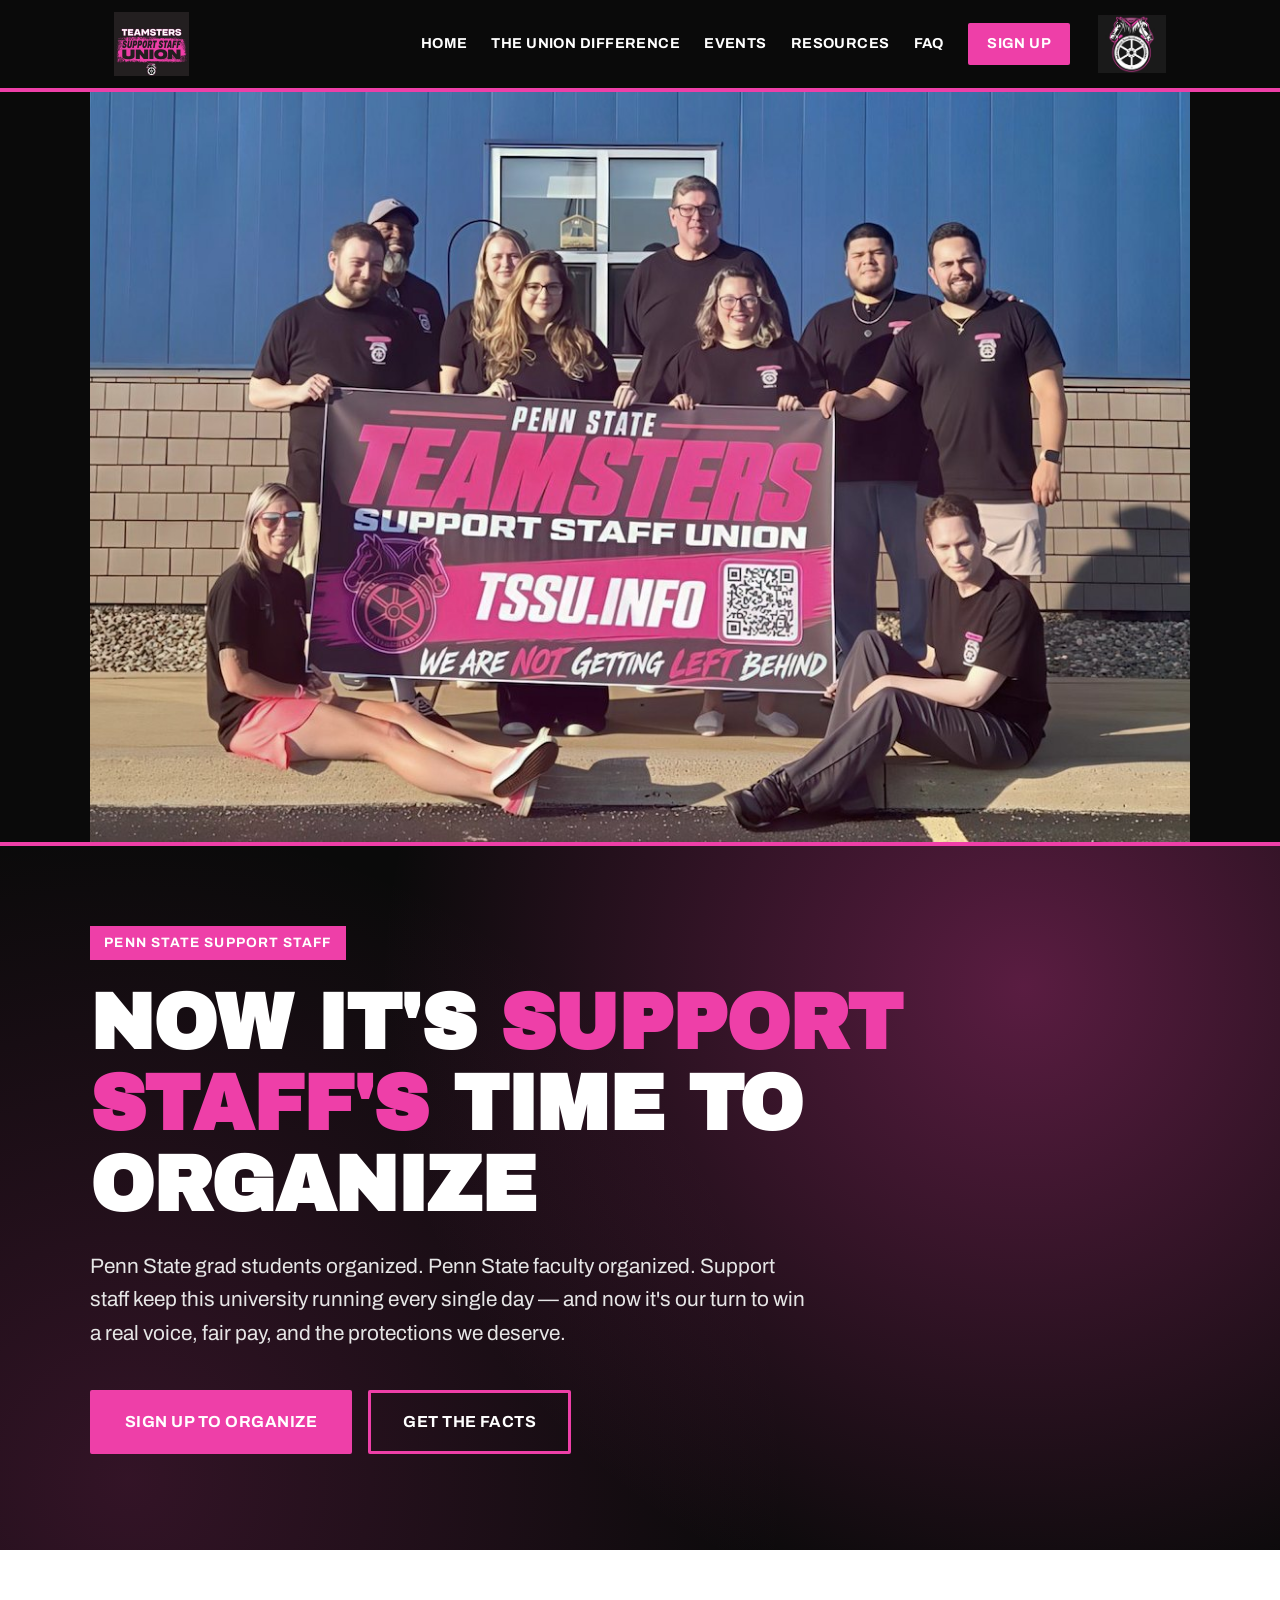
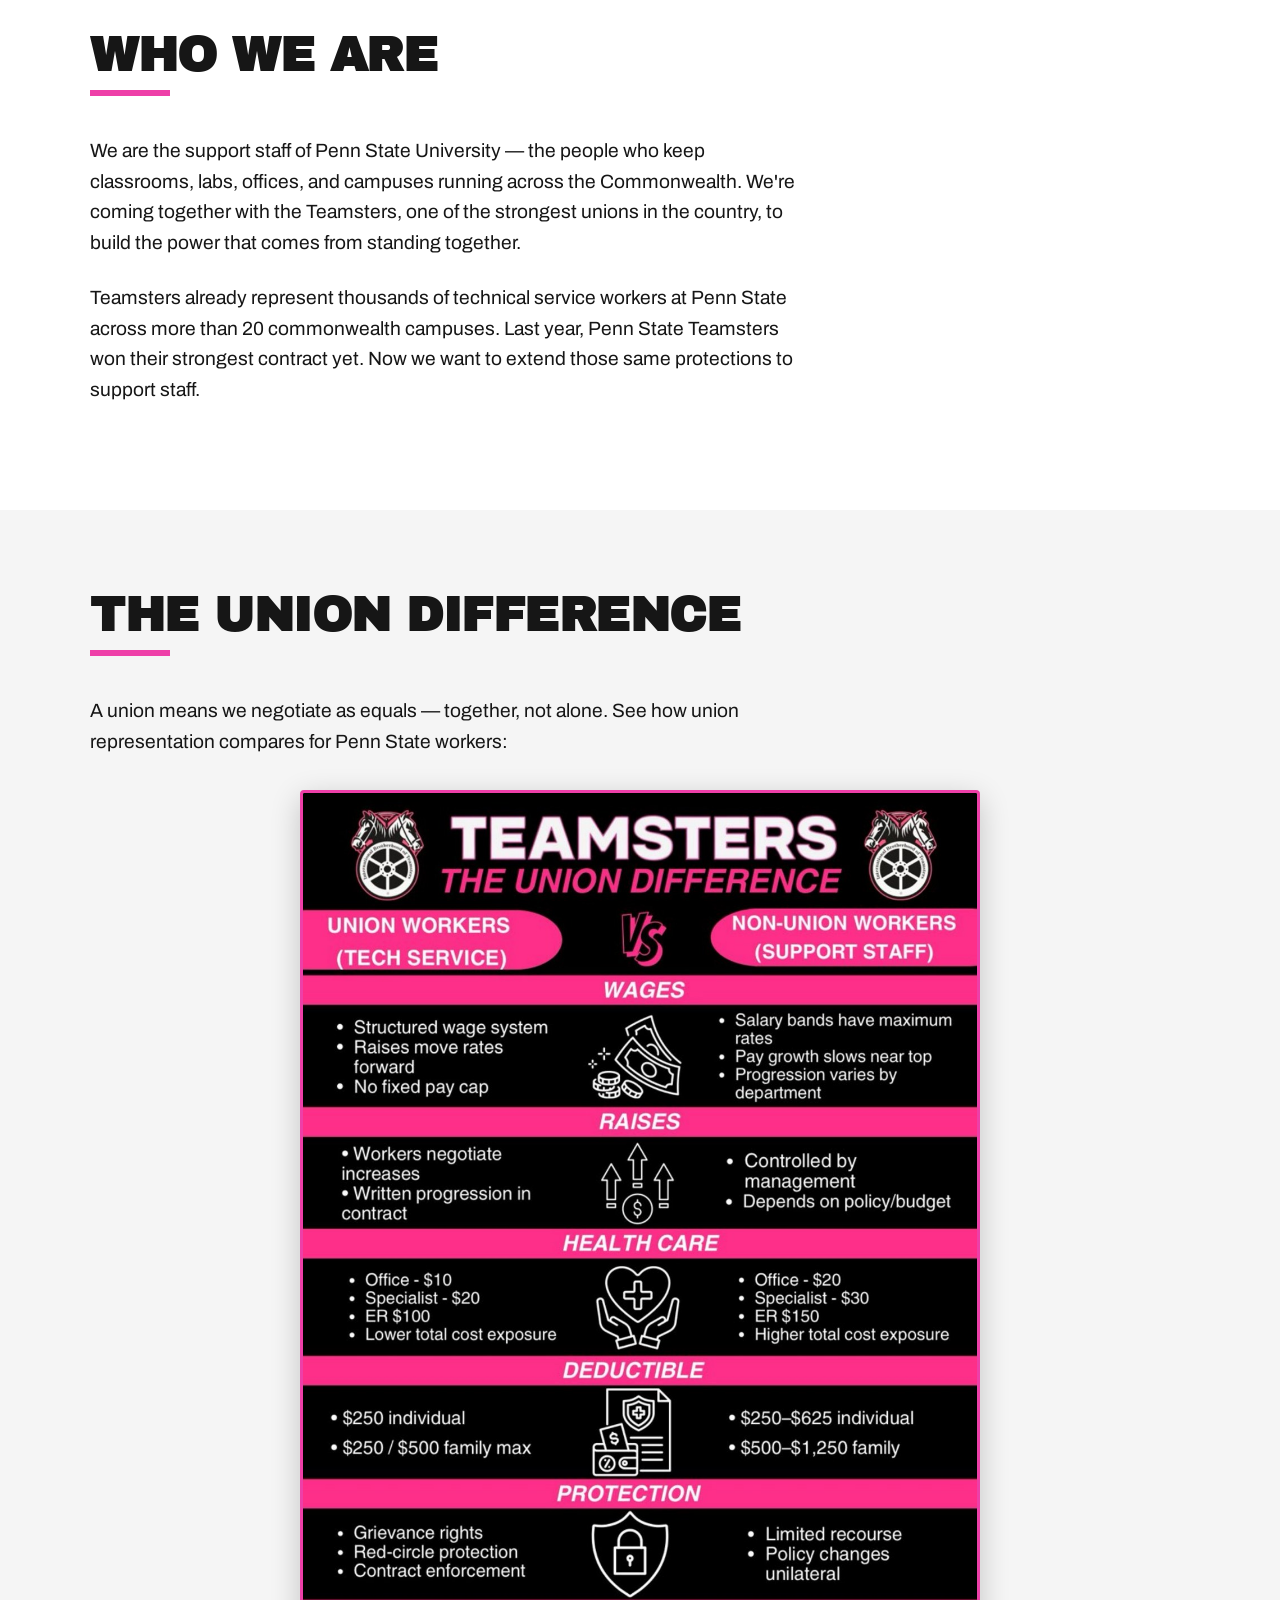
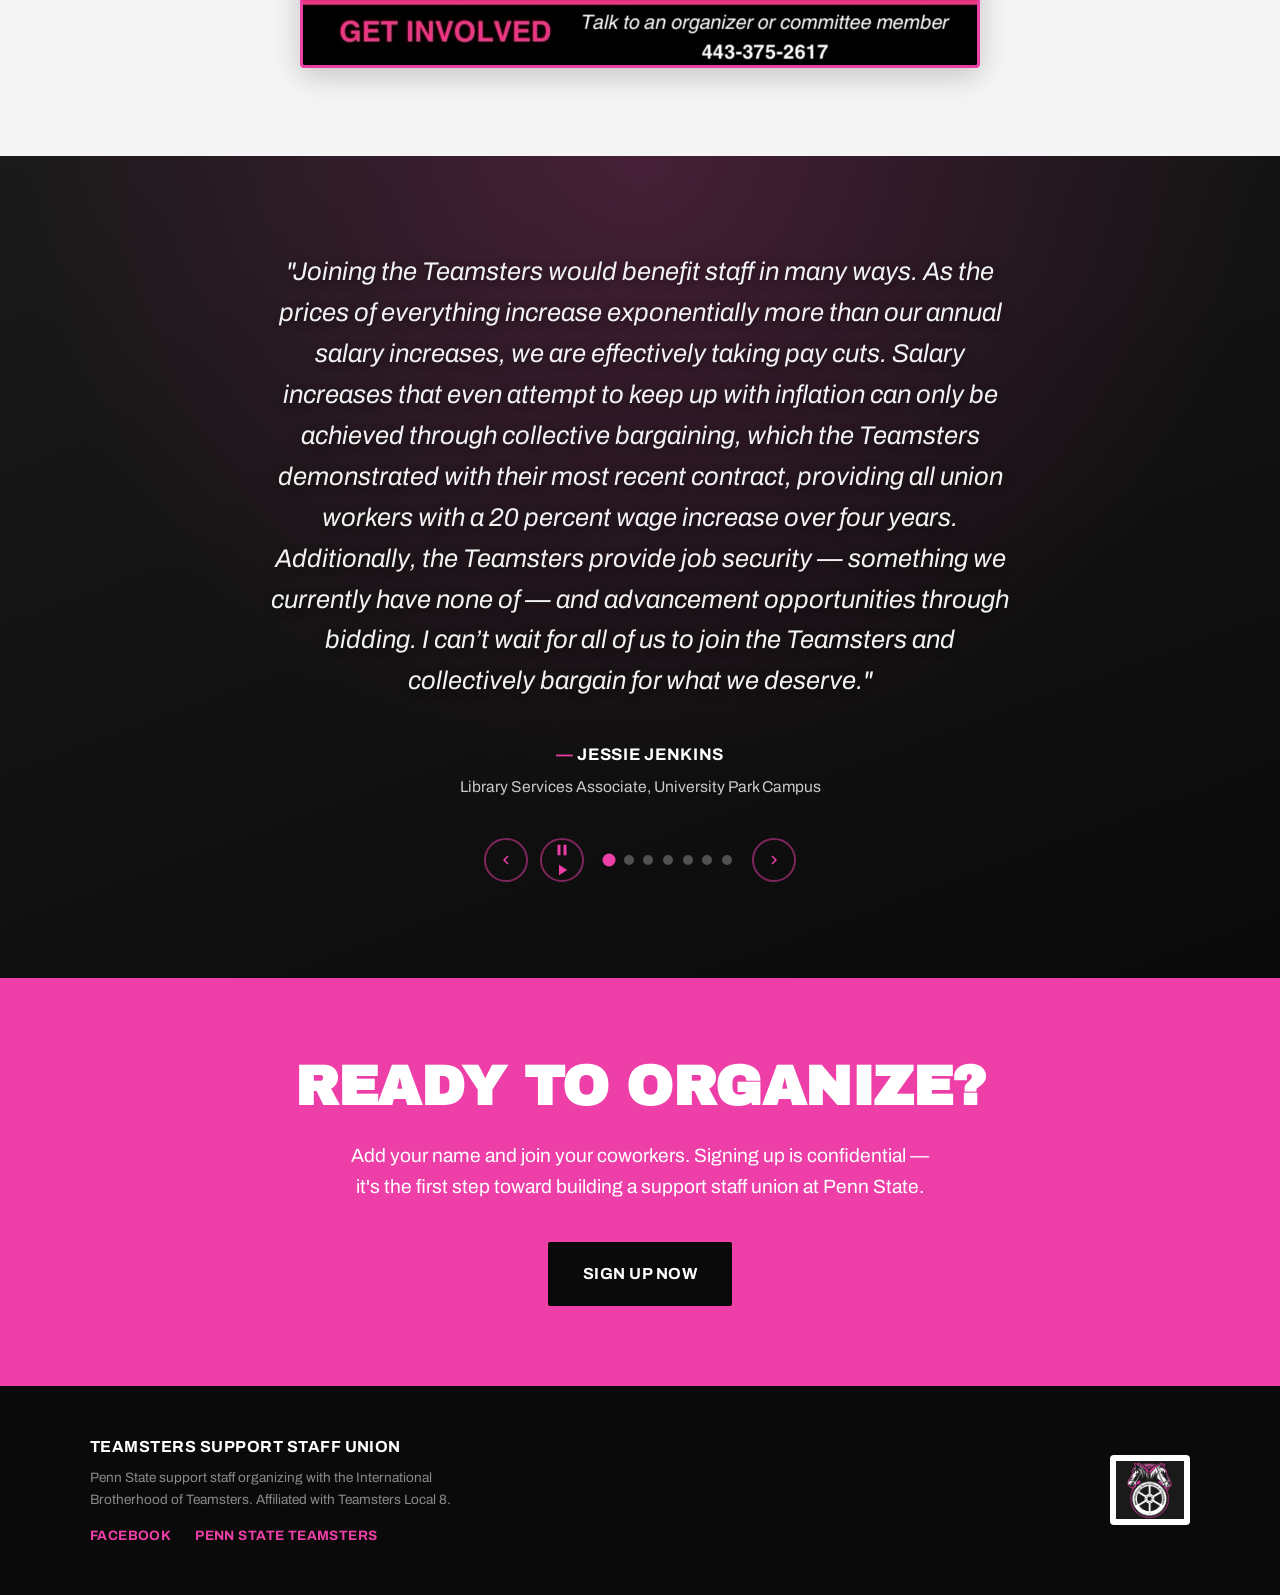
==== commit 049208ef: "Testimonials: add Melissa Guthrie quote (7th slide)" ====
--- a/site/index.html
+++ b/site/index.html
@@ -124,6 +124,15 @@
           <figcaption class="attribution"><span class="pink-dash">&mdash;</span> Justin Bloom<span class="role">Senior IT Support Specialist, University Park</span></figcaption>
         </figure>
 
+        <!-- 7 — Melissa -->
+        <figure class="testimonial tc-slide">
+          <blockquote>
+            <p>"I feel we the employees are underpaid. Union contracts typically set clear pay scales and scheduled raises. Research shows union members often earn around 10&ndash;15% more on average than comparable non-union workers, and that our raises are not even close to keeping up with inflation. Two years ago, when I was working in a different department, we got our raises and I lost $30 a month because of the rising cost of our parking passes and insurance.</p>
+            <p>I am afraid that, with everyone around us here at Penn State unionizing, our health insurance will keep rising to offset the cost Penn State has to pay for those unionized employees who have a set price per month locked in for the duration of their contracts. Every year our insurance keeps going up, the coverage gets worse, and the deductible gets higher."</p>
+          </blockquote>
+          <figcaption class="attribution"><span class="pink-dash">&mdash;</span> Melissa Guthrie<span class="role">Academic Program Coordinator, University Park</span></figcaption>
+        </figure>
+
       </div>
 
       <div class="tc-controls" id="tc-controls" hidden>
--- a/site/style.css
+++ b/site/style.css
@@ -85,9 +85,9 @@
 .hero-banner img {
   display: block;
   width: 100%;
-  height: clamp(300px, 46vh, 500px);
-  object-fit: cover;
-  object-position: center 26%;
+  max-width: var(--max);
+  height: auto;
+  margin: 0 auto;
 }
 .hero {
   position: relative;
@@ -533,5 +533,4 @@
   .brand img { height: 48px; }
   .header-right { gap: 1rem; }
   .hero { padding: 4rem 1.5rem 5rem; }
-  .hero-banner img { height: clamp(220px, 42vh, 380px); }
-}
+}
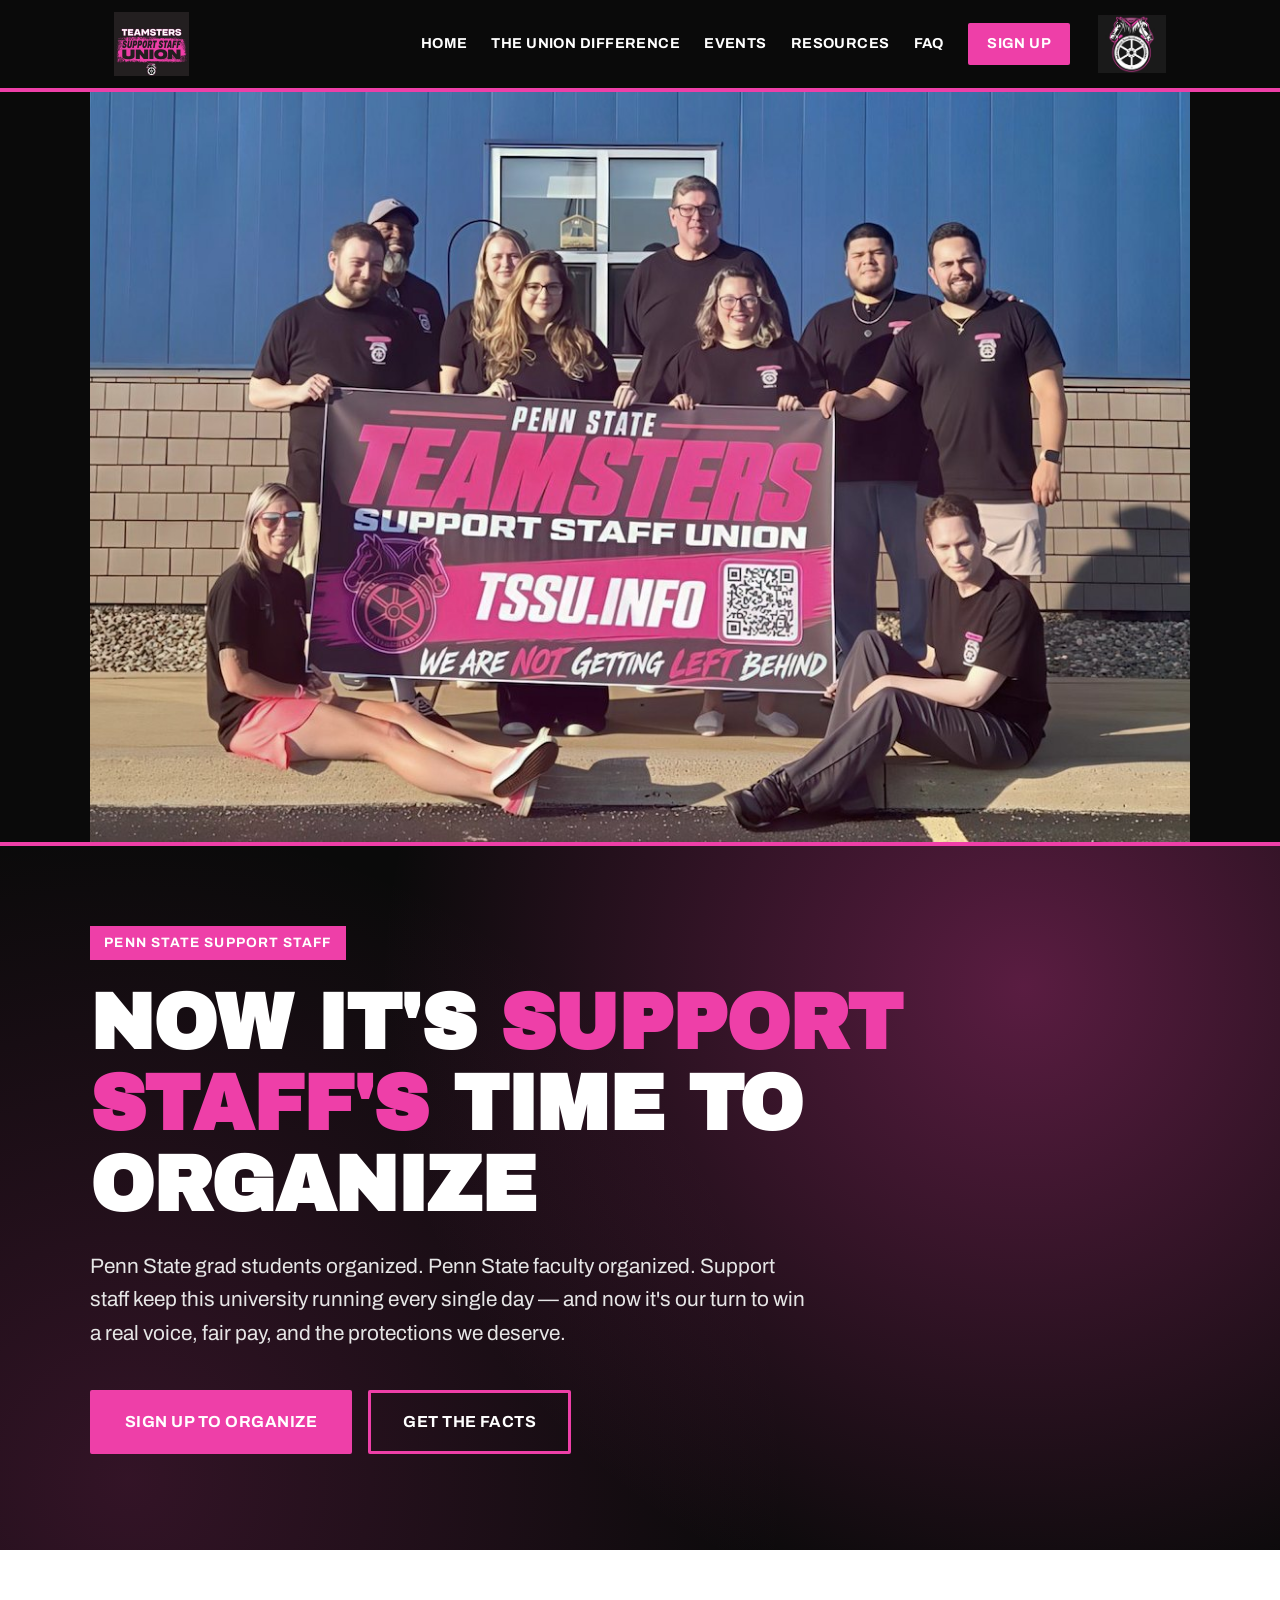
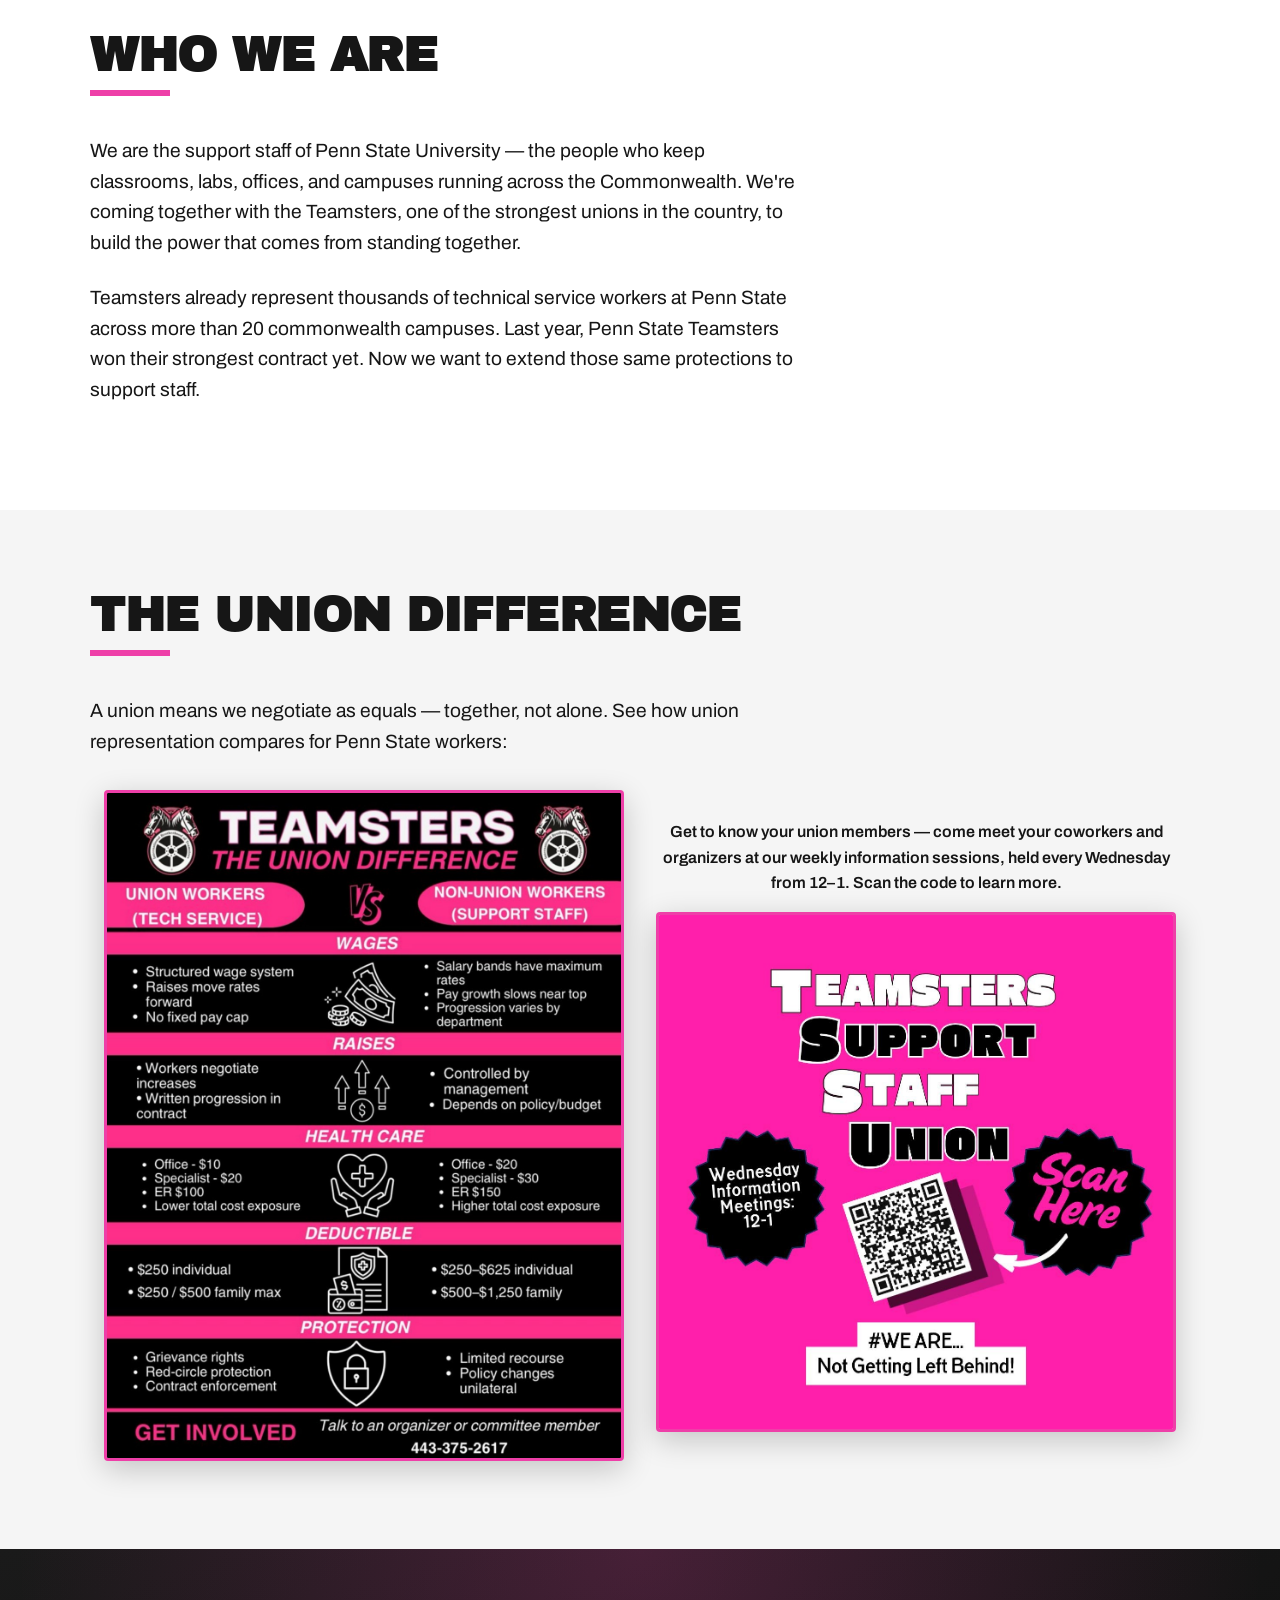
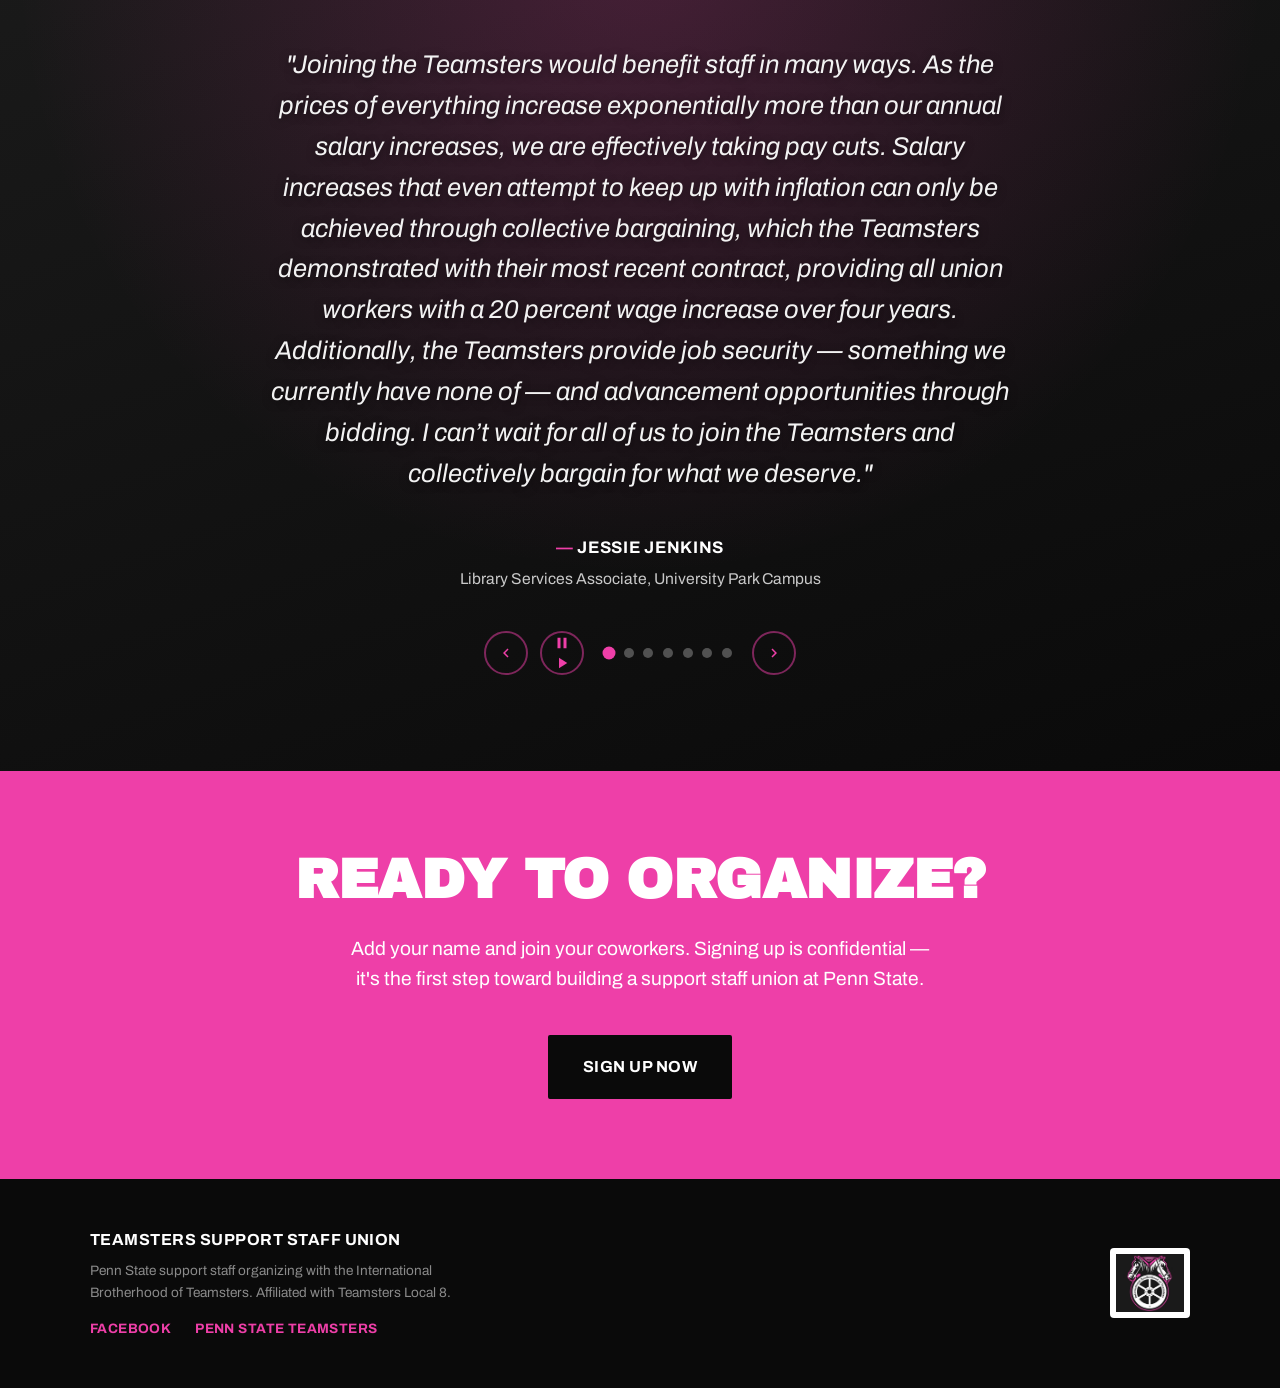
==== commit ff0011d4: "Add weekly info-session graphic to Union Difference section" ====
--- a/site/index.html
+++ b/site/index.html
@@ -61,10 +61,18 @@
     <div class="section-inner">
       <h2>The Union Difference</h2>
       <p class="lead">A union means we negotiate as equals &mdash; together, not alone. See how union representation compares for Penn State workers:</p>
-      <div class="union-diff-graphic">
-        <a href="images/union-difference.jpg" target="_blank" rel="noopener" title="Click to view full size">
-          <img src="images/union-difference.jpg" alt="The Union Difference: a comparison of union (tech service) versus non-union (support staff) workers across wages, raises, health care, deductibles, and protection. Union workers have structured wage systems, negotiated raises, lower health-care costs, lower deductibles, and grievance rights. To get involved, talk to an organizer or committee member at 443-375-2617.">
-        </a>
+      <div class="union-diff-graphic two-up">
+        <div class="diff-item">
+          <a href="images/union-difference.jpg" target="_blank" rel="noopener" title="Click to view full size">
+            <img src="images/union-difference.jpg" alt="The Union Difference: a comparison of union (tech service) versus non-union (support staff) workers across wages, raises, health care, deductibles, and protection. Union workers have structured wage systems, negotiated raises, lower health-care costs, lower deductibles, and grievance rights. To get involved, talk to an organizer or committee member at 443-375-2617.">
+          </a>
+        </div>
+        <div class="diff-item">
+          <p class="info-sessions-intro">Get to know your union members &mdash; come meet your coworkers and organizers at our weekly information sessions, held every Wednesday from 12&ndash;1. Scan the code to learn more.</p>
+          <a href="images/info-sessions.jpg" target="_blank" rel="noopener" title="Click to view full size">
+            <img src="images/info-sessions.jpg" alt="Teamsters Support Staff Union — Wednesday Information Meetings 12 to 1. Scan the QR code to learn more. #We Are… Not Getting Left Behind!">
+          </a>
+        </div>
       </div>
     </div>
   </section>
--- a/site/style.css
+++ b/site/style.css
@@ -204,6 +204,31 @@
   box-shadow: 0 8px 30px rgba(0,0,0,0.2);
 }
 .union-diff-graphic a { display: inline-block; }
+
+/* Two graphics side by side, centered together */
+.union-diff-graphic.two-up {
+  display: flex;
+  flex-wrap: wrap;
+  justify-content: center;
+  align-items: center;
+  gap: 2rem;
+}
+.union-diff-graphic.two-up .diff-item {
+  flex: 1 1 340px;
+  max-width: 520px;
+  text-align: center;
+}
+.union-diff-graphic.two-up .diff-item img {
+  max-width: 100%;
+  width: 100%;
+  height: auto;
+}
+.info-sessions-intro {
+  text-align: center;
+  margin: 0 auto 1rem;
+  font-weight: 600;
+}
+
 .card h3 { font-size: 1.25rem; margin-bottom: 0.75rem; }
 .card p { color: #444; font-size: 1rem; }
 
@@ -439,11 +464,16 @@
 
 /* ---------- Featured event flyer ---------- */
 .featured-event {
-  text-align: center;
+  display: flex;
+  flex-wrap: wrap;
+  justify-content: center;
+  align-items: flex-start;
+  gap: 1.5rem;
   margin-bottom: 3rem;
 }
 .featured-event img {
-  max-width: 460px;
+  flex: 0 1 420px;
+  max-width: 420px;
   width: 100%;
   height: auto;
   border: 3px solid var(--pink);
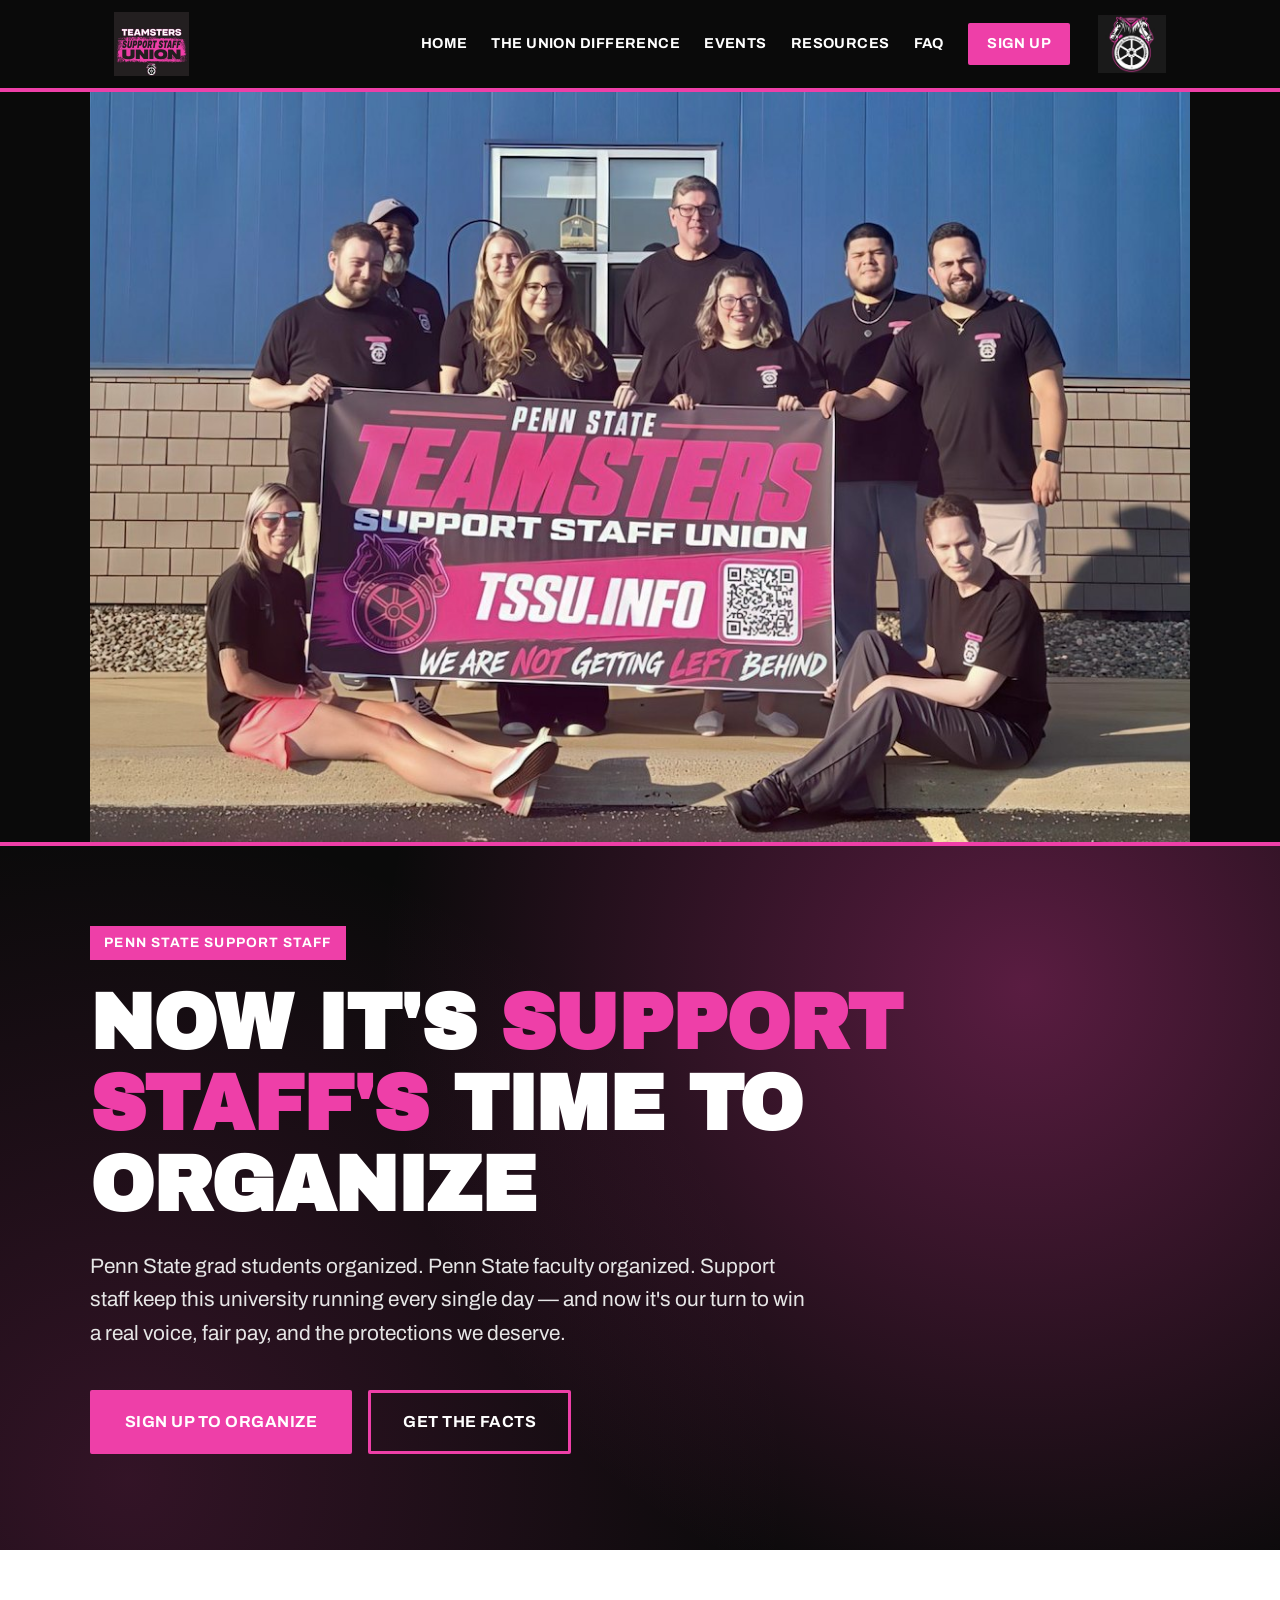
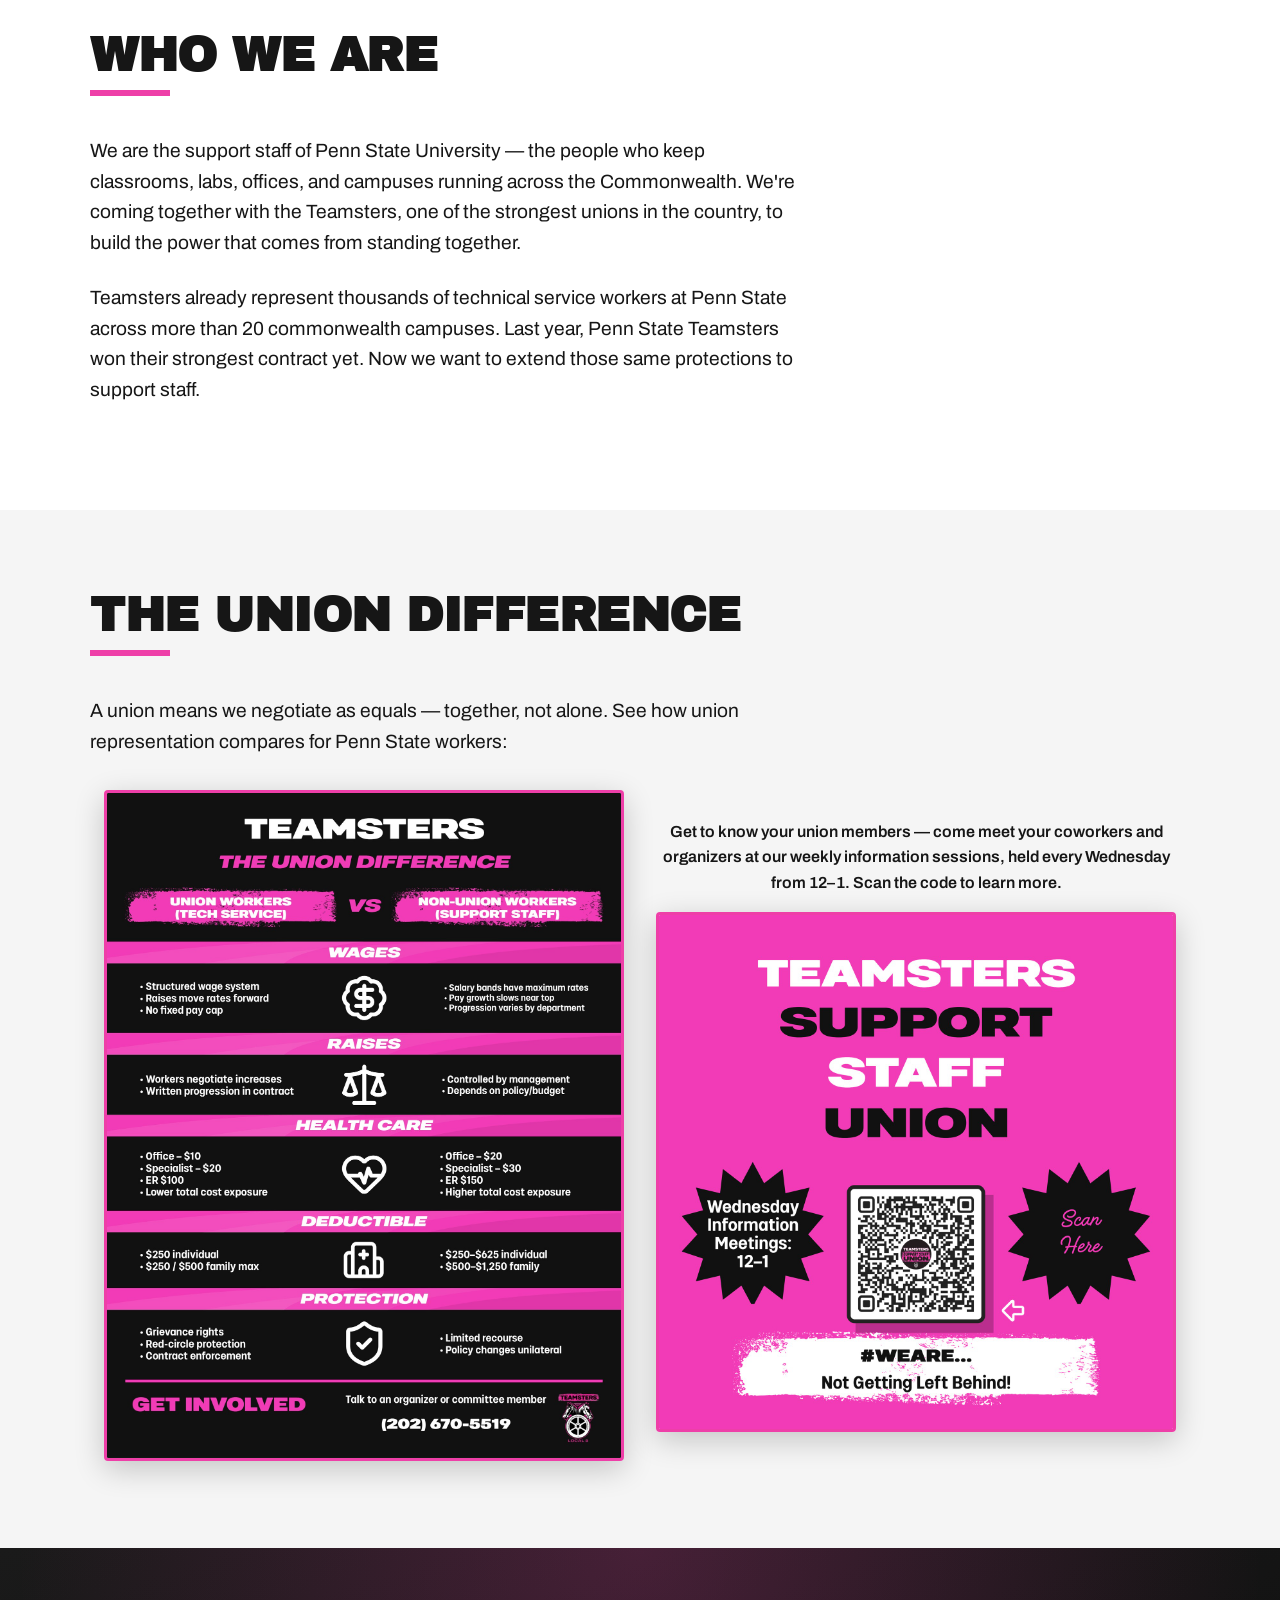
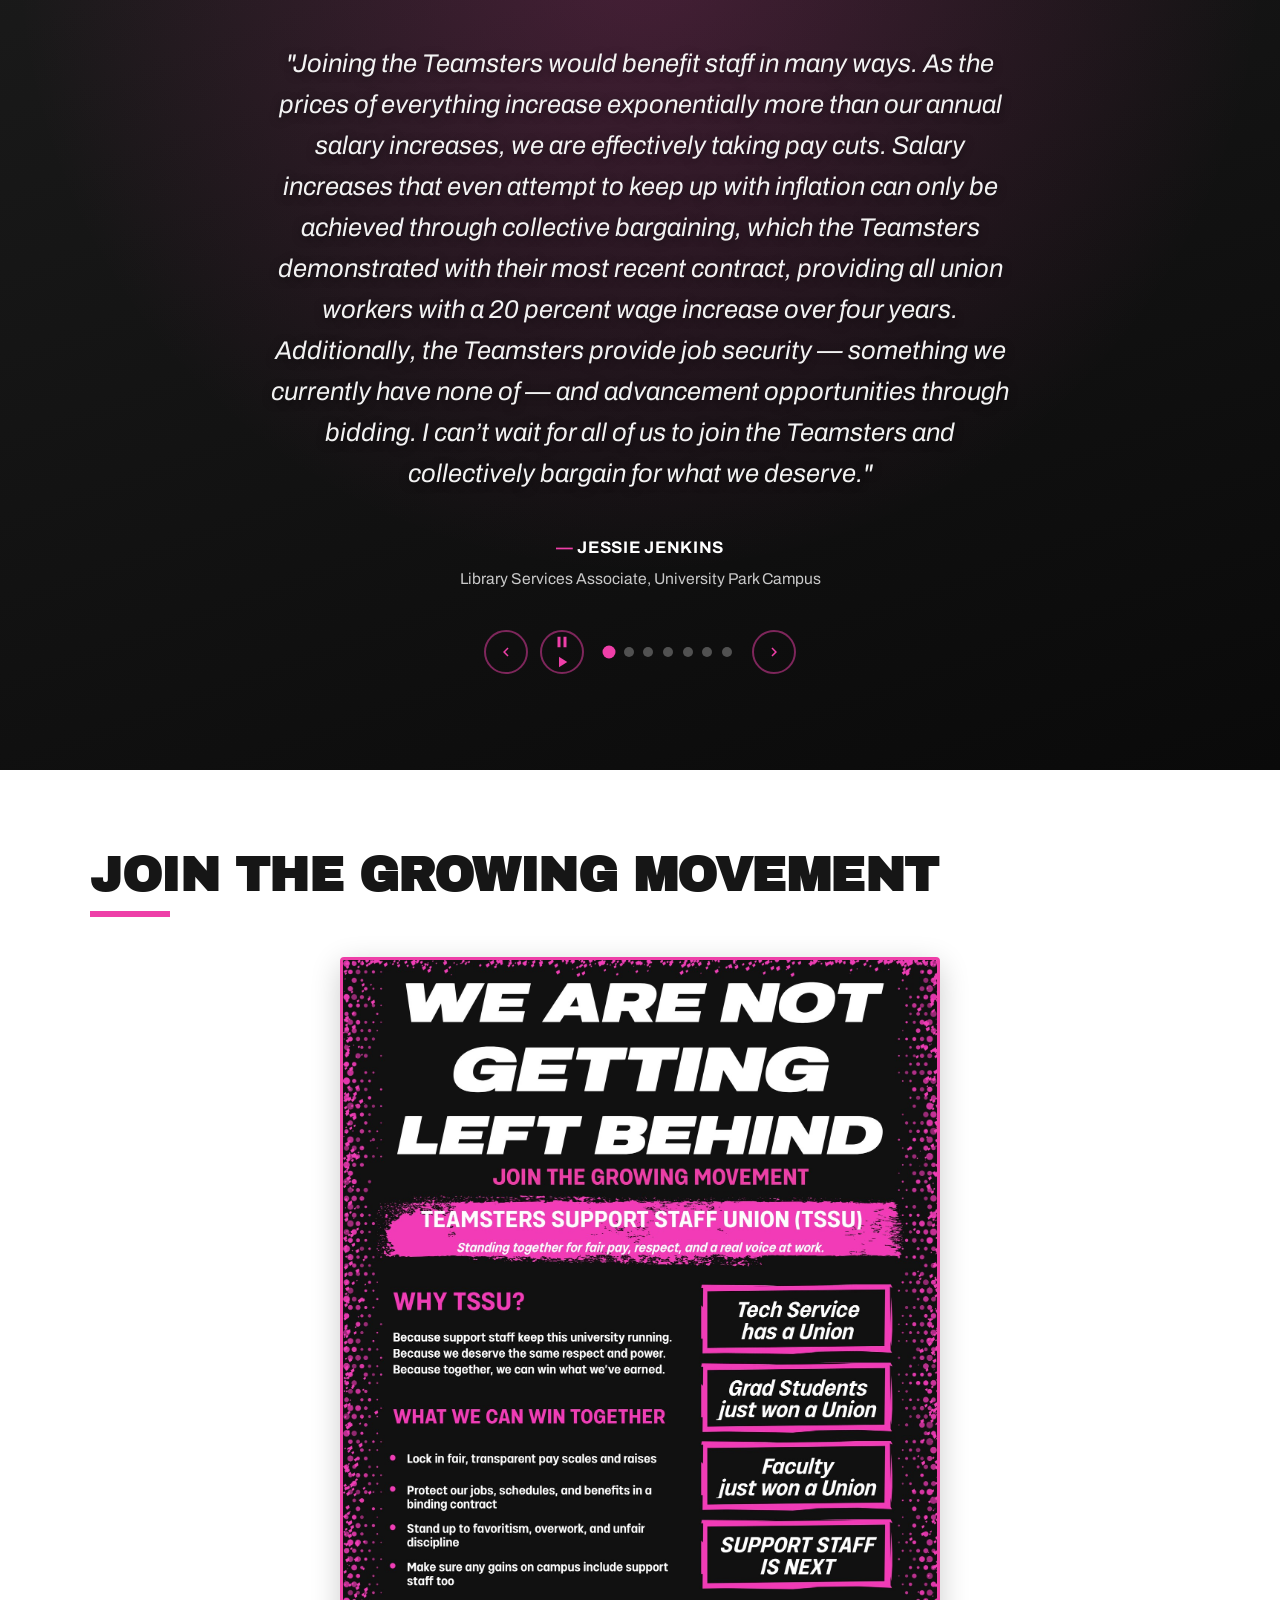
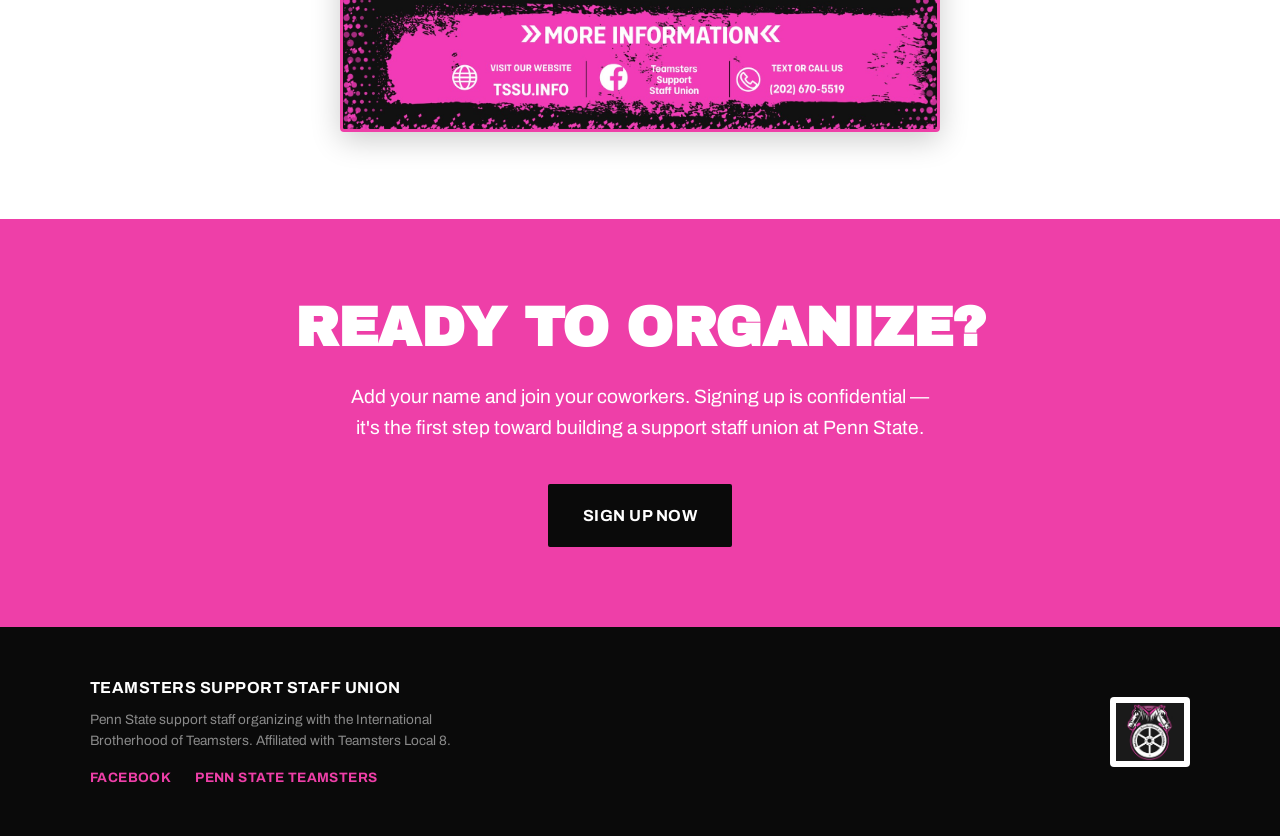
==== commit f13e7207: "Update home and events flyers, add Facebook feed, remove expired Spikes and old graphics" ====
--- a/site/index.html
+++ b/site/index.html
@@ -63,14 +63,14 @@
       <p class="lead">A union means we negotiate as equals &mdash; together, not alone. See how union representation compares for Penn State workers:</p>
       <div class="union-diff-graphic two-up">
         <div class="diff-item">
-          <a href="images/union-difference.jpg" target="_blank" rel="noopener" title="Click to view full size">
-            <img src="images/union-difference.jpg" alt="The Union Difference: a comparison of union (tech service) versus non-union (support staff) workers across wages, raises, health care, deductibles, and protection. Union workers have structured wage systems, negotiated raises, lower health-care costs, lower deductibles, and grievance rights. To get involved, talk to an organizer or committee member at 443-375-2617.">
+          <a href="images/tssu-union-difference.jpg" target="_blank" rel="noopener" title="Click to view full size">
+            <img src="images/tssu-union-difference.jpg" alt="Teamsters — The Union Difference: a comparison of union (tech service) versus non-union (support staff) workers across wages, raises, health care, deductibles, and protection. Union workers have structured wage systems, negotiated raises, lower health-care costs, lower deductibles, and grievance rights. To get involved, talk to an organizer or committee member at (202) 670-5519.">
           </a>
         </div>
         <div class="diff-item">
           <p class="info-sessions-intro">Get to know your union members &mdash; come meet your coworkers and organizers at our weekly information sessions, held every Wednesday from 12&ndash;1. Scan the code to learn more.</p>
-          <a href="images/info-sessions.jpg" target="_blank" rel="noopener" title="Click to view full size">
-            <img src="images/info-sessions.jpg" alt="Teamsters Support Staff Union — Wednesday Information Meetings 12 to 1. Scan the QR code to learn more. #We Are… Not Getting Left Behind!">
+          <a href="images/tssu-office-hours.jpg" target="_blank" rel="noopener" title="Click to view full size">
+            <img src="images/tssu-office-hours.jpg" alt="Teamsters Support Staff Union — Wednesday Information Meetings 12 to 1. Scan the QR code to learn more. #We Are… Not Getting Left Behind!">
           </a>
         </div>
       </div>
@@ -159,6 +159,18 @@
     </div>
   </section>
 
+  <!-- Get involved flyer -->
+  <section class="section" id="get-involved">
+    <div class="section-inner">
+      <h2>Join the Growing Movement</h2>
+      <div class="get-involved-graphic">
+        <a href="images/tssu-get-involved.jpg" target="_blank" rel="noopener" title="Click to view full size">
+          <img src="images/tssu-get-involved.jpg" alt="We Are Not Getting Left Behind — Join the Growing Movement. Teamsters Support Staff Union (TSSU): standing together for fair pay, respect, and a real voice at work. Why TSSU? Support staff keep this university running and deserve the same respect and power. What we can win together: fair, transparent pay scales and raises; protected jobs, schedules, and benefits in a binding contract; standing up to favoritism, overwork, and unfair discipline; and making sure any gains on campus include support staff too. Tech Service has a union, grad students just won a union, faculty just won a union — support staff is next. More information: visit TSSU.INFO, find us on Facebook (Teamsters Support Staff Union), or text or call (202) 670-5519.">
+        </a>
+      </div>
+    </div>
+  </section>
+
   <!-- Sign up CTA -->
   <section class="cta-band" id="signup">
     <h2>Ready to Organize?</h2>
--- a/site/style.css
+++ b/site/style.css
@@ -227,6 +227,40 @@
   text-align: center;
   margin: 0 auto 1rem;
   font-weight: 600;
+}
+
+/* Get Involved flyer (home page) */
+.get-involved-graphic {
+  text-align: center;
+  margin-top: 2rem;
+}
+.get-involved-graphic img {
+  max-width: 600px;
+  width: 100%;
+  height: auto;
+  border: 3px solid var(--pink);
+  border-radius: 4px;
+  box-shadow: 0 8px 30px rgba(0,0,0,0.2);
+}
+.get-involved-graphic a { display: inline-block; }
+
+/* Facebook feed embed (events page) */
+.fb-feed {
+  text-align: center;
+  margin: 2.5rem 0;
+}
+.fb-feed h2 {
+  margin-bottom: 1rem;
+}
+.fb-embed {
+  display: flex;
+  justify-content: center;
+  max-width: 500px;
+  margin: 0 auto;
+}
+.fb-embed iframe {
+  width: 100%;
+  max-width: 500px;
 }
 
 .card h3 { font-size: 1.25rem; margin-bottom: 0.75rem; }
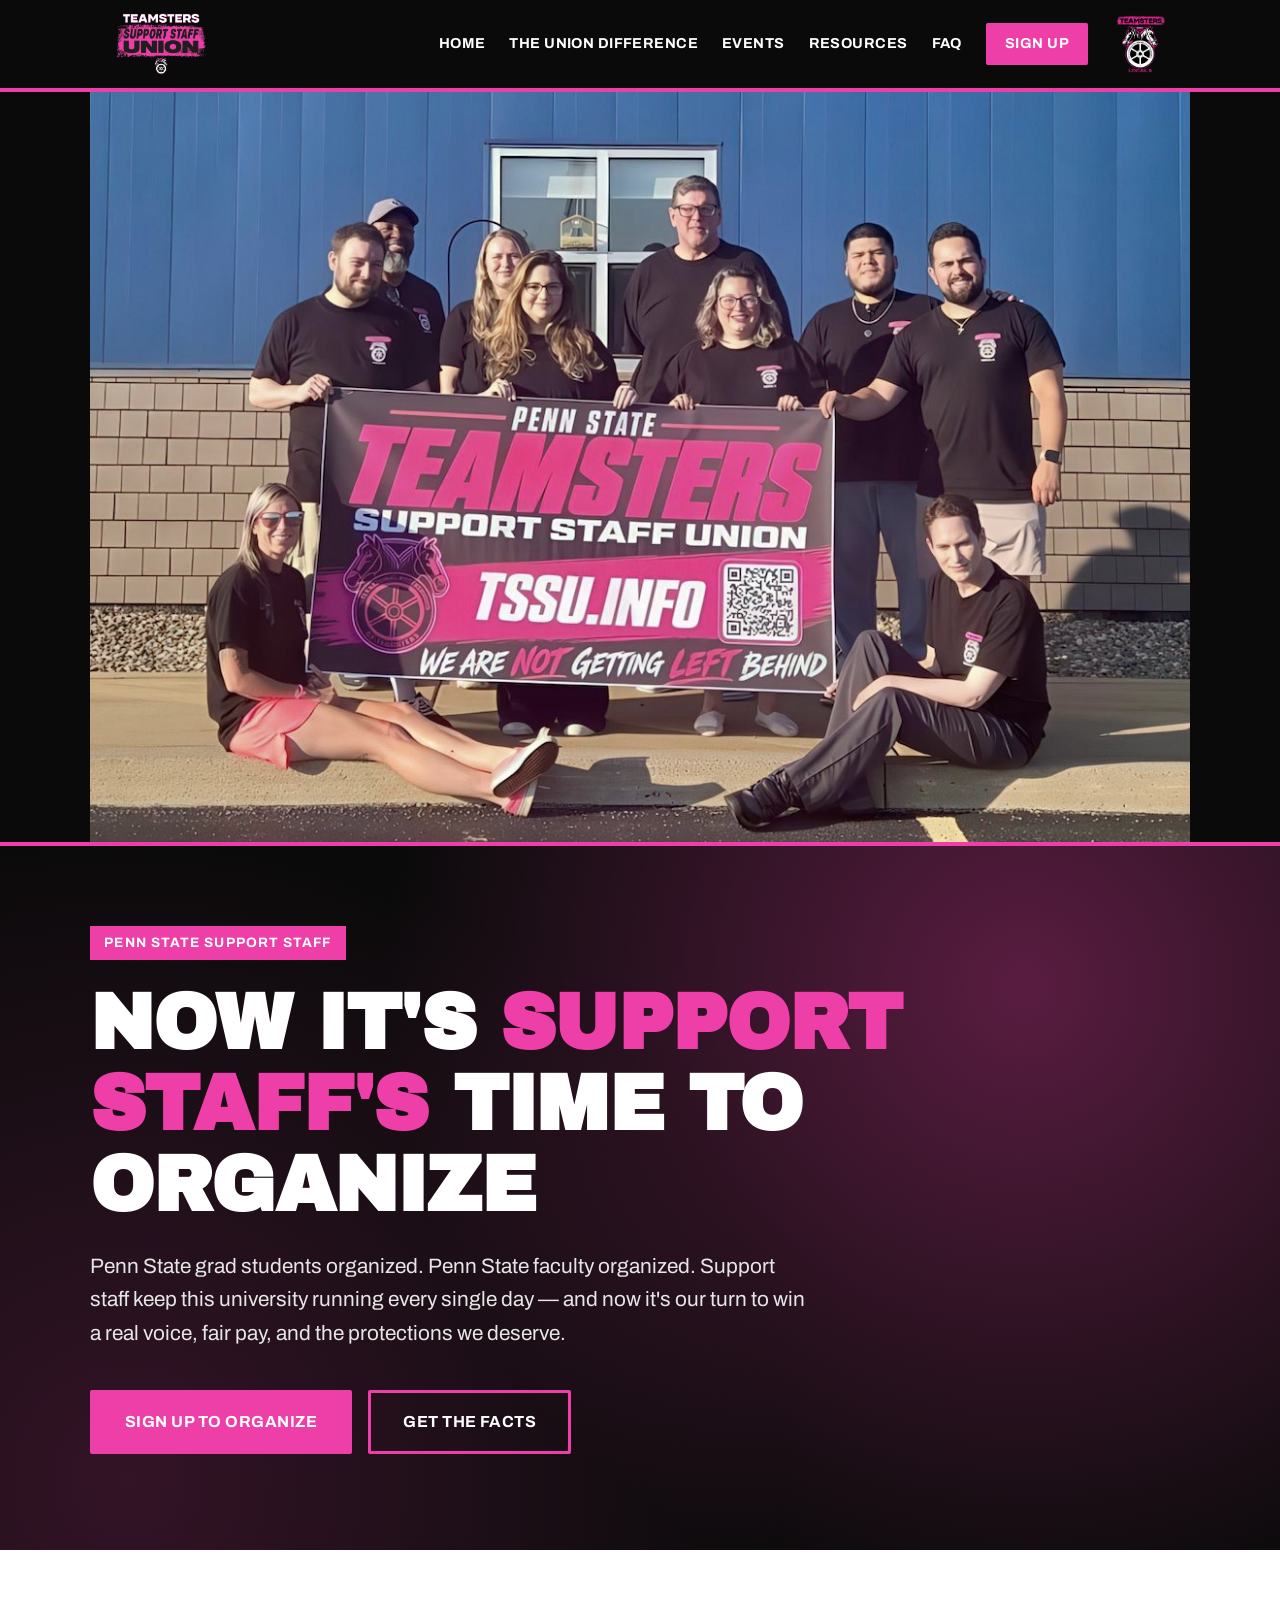
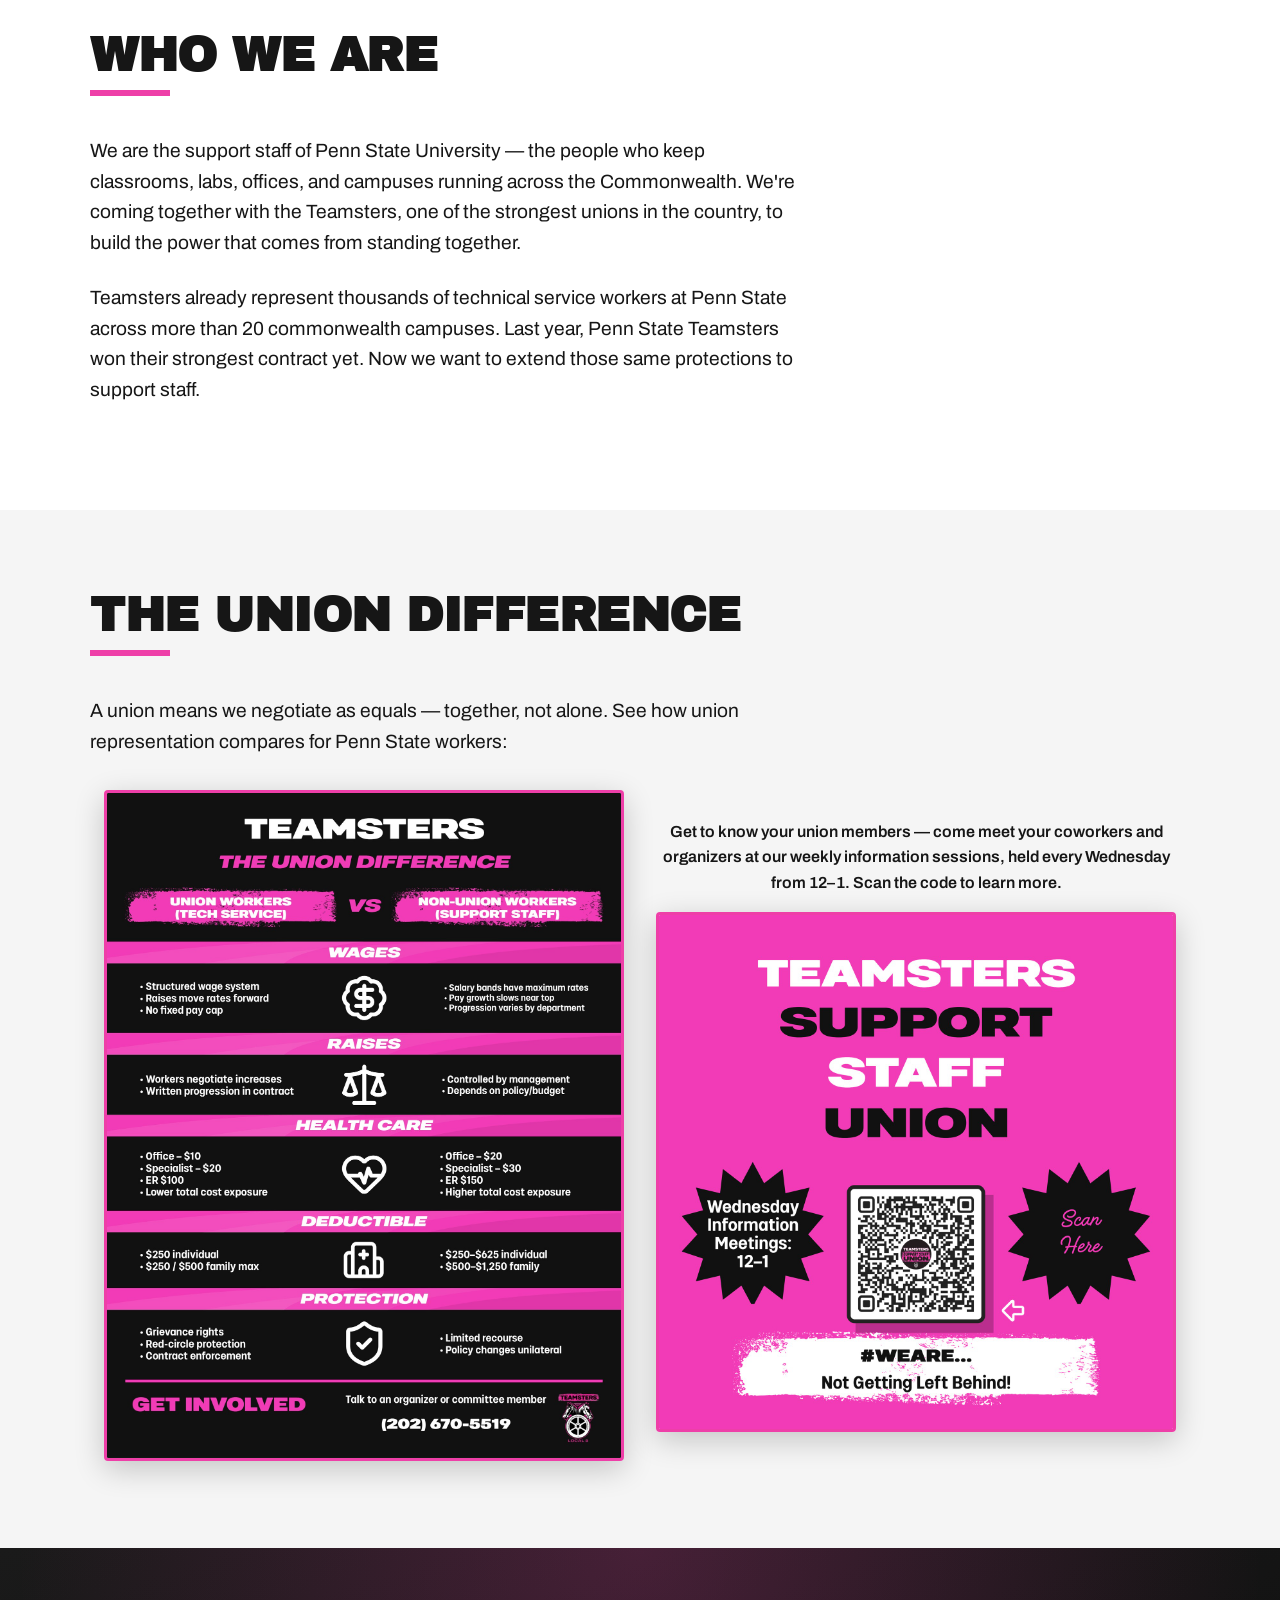
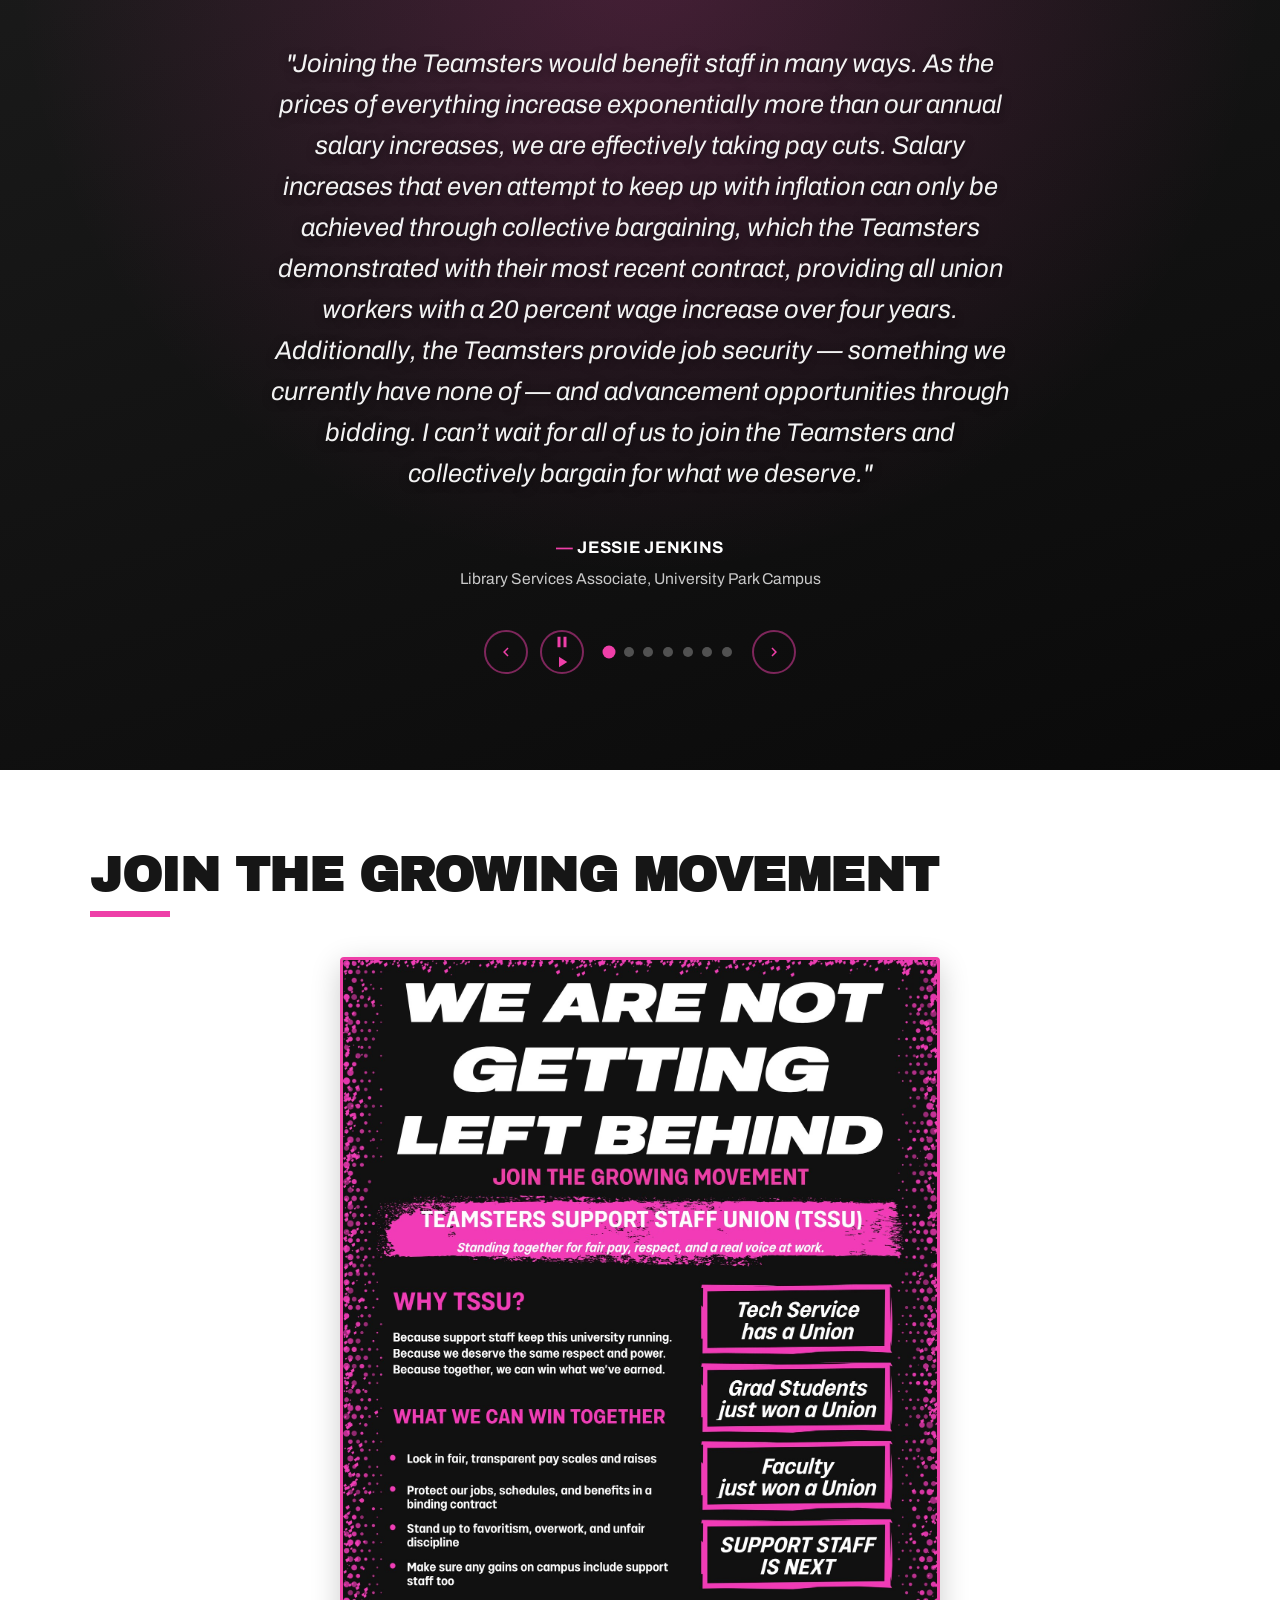
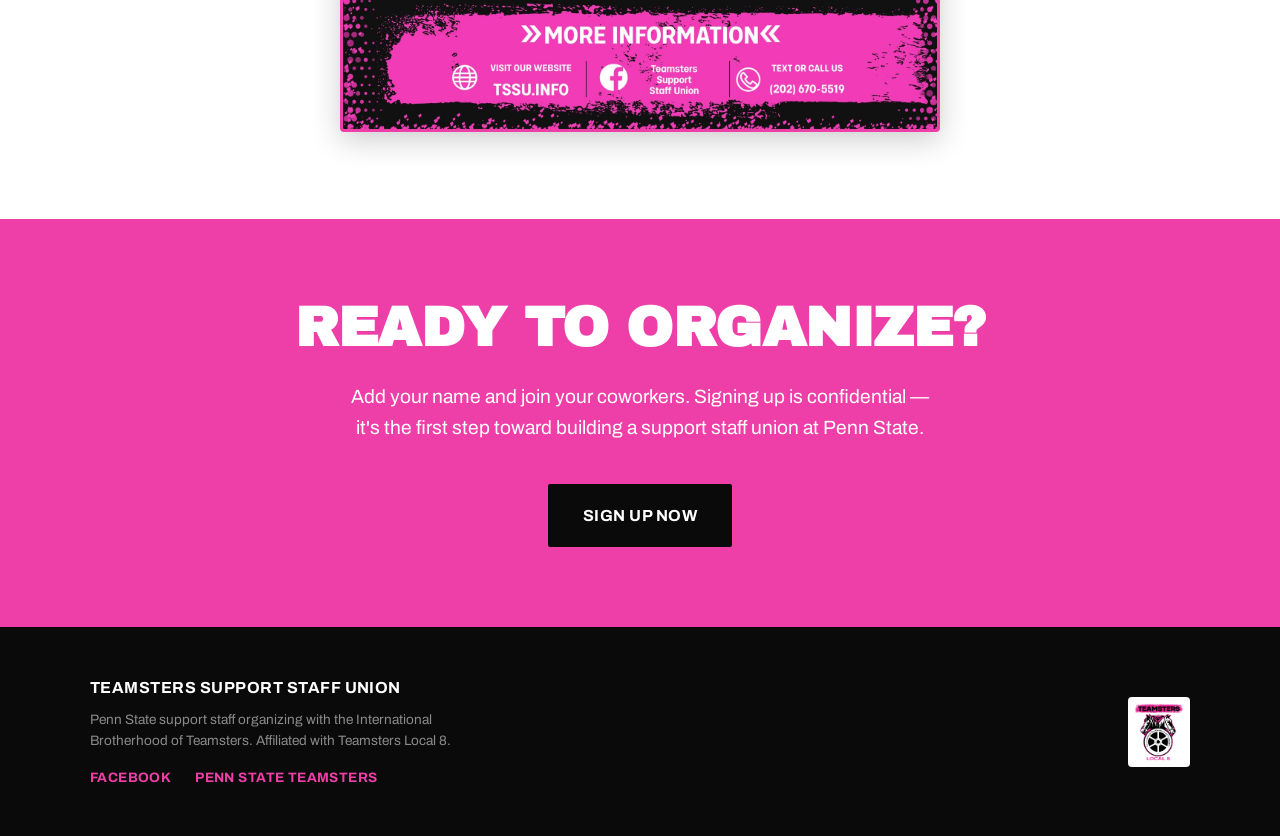
==== commit 64037bff: "Adding mobile hamburger nav" ====
--- a/site/index.html
+++ b/site/index.html
@@ -15,7 +15,10 @@
       <a class="brand" href="index.html">
         <img src="images/tssu-logo.png" alt="Teamsters Support Staff Union">
       </a>
-      <div class="header-right">
+      <button class="nav-toggle" aria-label="Menu" aria-expanded="false" aria-controls="primary-nav">
+        <span></span><span></span><span></span>
+      </button>
+      <div class="header-right" id="primary-nav">
         <nav class="main-nav">
           <a href="index.html">Home</a>
           <a href="#why">The Union Difference</a>
@@ -28,6 +31,22 @@
       </div>
     </div>
   </header>
+
+  <!-- Mobile nav toggle -->
+  <script>
+    (function(){
+      var h=document.querySelector(".site-header");
+      var btn=h&&h.querySelector(".nav-toggle");
+      if(!btn)return;
+      btn.addEventListener("click",function(){
+        var open=h.classList.toggle("nav-open");
+        btn.setAttribute("aria-expanded",open?"true":"false");
+      });
+      h.querySelectorAll(".main-nav a").forEach(function(a){
+        a.addEventListener("click",function(){h.classList.remove("nav-open");btn.setAttribute("aria-expanded","false");});
+      });
+    })();
+  </script>
 
   <!-- Photo banner -->
   <section class="hero-banner">
--- a/site/style.css
+++ b/site/style.css
@@ -253,14 +253,16 @@
   margin-bottom: 1rem;
 }
 .fb-embed {
-  display: flex;
-  justify-content: center;
+  width: 100%;
   max-width: 500px;
   margin: 0 auto;
+  overflow: hidden;
 }
 .fb-embed iframe {
+  display: block;
   width: 100%;
   max-width: 500px;
+  border: none;
 }
 
 .card h3 { font-size: 1.25rem; margin-bottom: 0.75rem; }
@@ -589,12 +591,63 @@
   line-height: 1;
 }
 
+/* ---------- Mobile nav toggle (hamburger) ---------- */
+.nav-toggle {
+  display: none;
+  flex-direction: column;
+  justify-content: center;
+  align-items: center;
+  gap: 5px;
+  width: 44px;
+  height: 44px;
+  padding: 0;
+  background: none;
+  border: 0;
+  cursor: pointer;
+}
+.nav-toggle span {
+  display: block;
+  width: 26px;
+  height: 3px;
+  background: var(--white);
+  border-radius: 2px;
+  transition: transform 0.2s ease, opacity 0.2s ease;
+}
+
 /* ---------- Responsive ---------- */
 @media (max-width: 720px) {
-  .header-inner { flex-wrap: wrap; }
+  .header-inner { flex-wrap: wrap; align-items: center; }
   .main-nav { gap: 1rem; font-size: 0.8rem; }
   .ibt-seal { height: 46px; }
   .brand img { height: 48px; }
   .header-right { gap: 1rem; }
   .hero { padding: 4rem 1.5rem 5rem; }
-}
+
+  /* Show hamburger, collapse the nav into a dropdown */
+  .nav-toggle { display: flex; margin-left: auto; order: 2; }
+  .header-right {
+    display: none;
+    order: 3;
+    flex-basis: 100%;
+    width: 100%;
+    flex-direction: column;
+    align-items: stretch;
+    gap: 0;
+    padding-top: 0.5rem;
+  }
+  .site-header.nav-open .header-right { display: flex; }
+  .main-nav { flex-direction: column; width: 100%; gap: 0; }
+  .main-nav a {
+    display: block;
+    width: 100%;
+    padding: 0.9rem 0.25rem;
+    border-top: 1px solid rgba(255, 255, 255, 0.12);
+  }
+  .main-nav .nav-cta { margin-top: 0.75rem; text-align: center; border-top: 0; }
+  .header-right .ibt-seal { display: none; }
+
+  /* Animate hamburger into an X when open */
+  .site-header.nav-open .nav-toggle span:nth-child(1) { transform: translateY(8px) rotate(45deg); }
+  .site-header.nav-open .nav-toggle span:nth-child(2) { opacity: 0; }
+  .site-header.nav-open .nav-toggle span:nth-child(3) { transform: translateY(-8px) rotate(-45deg); }
+}
